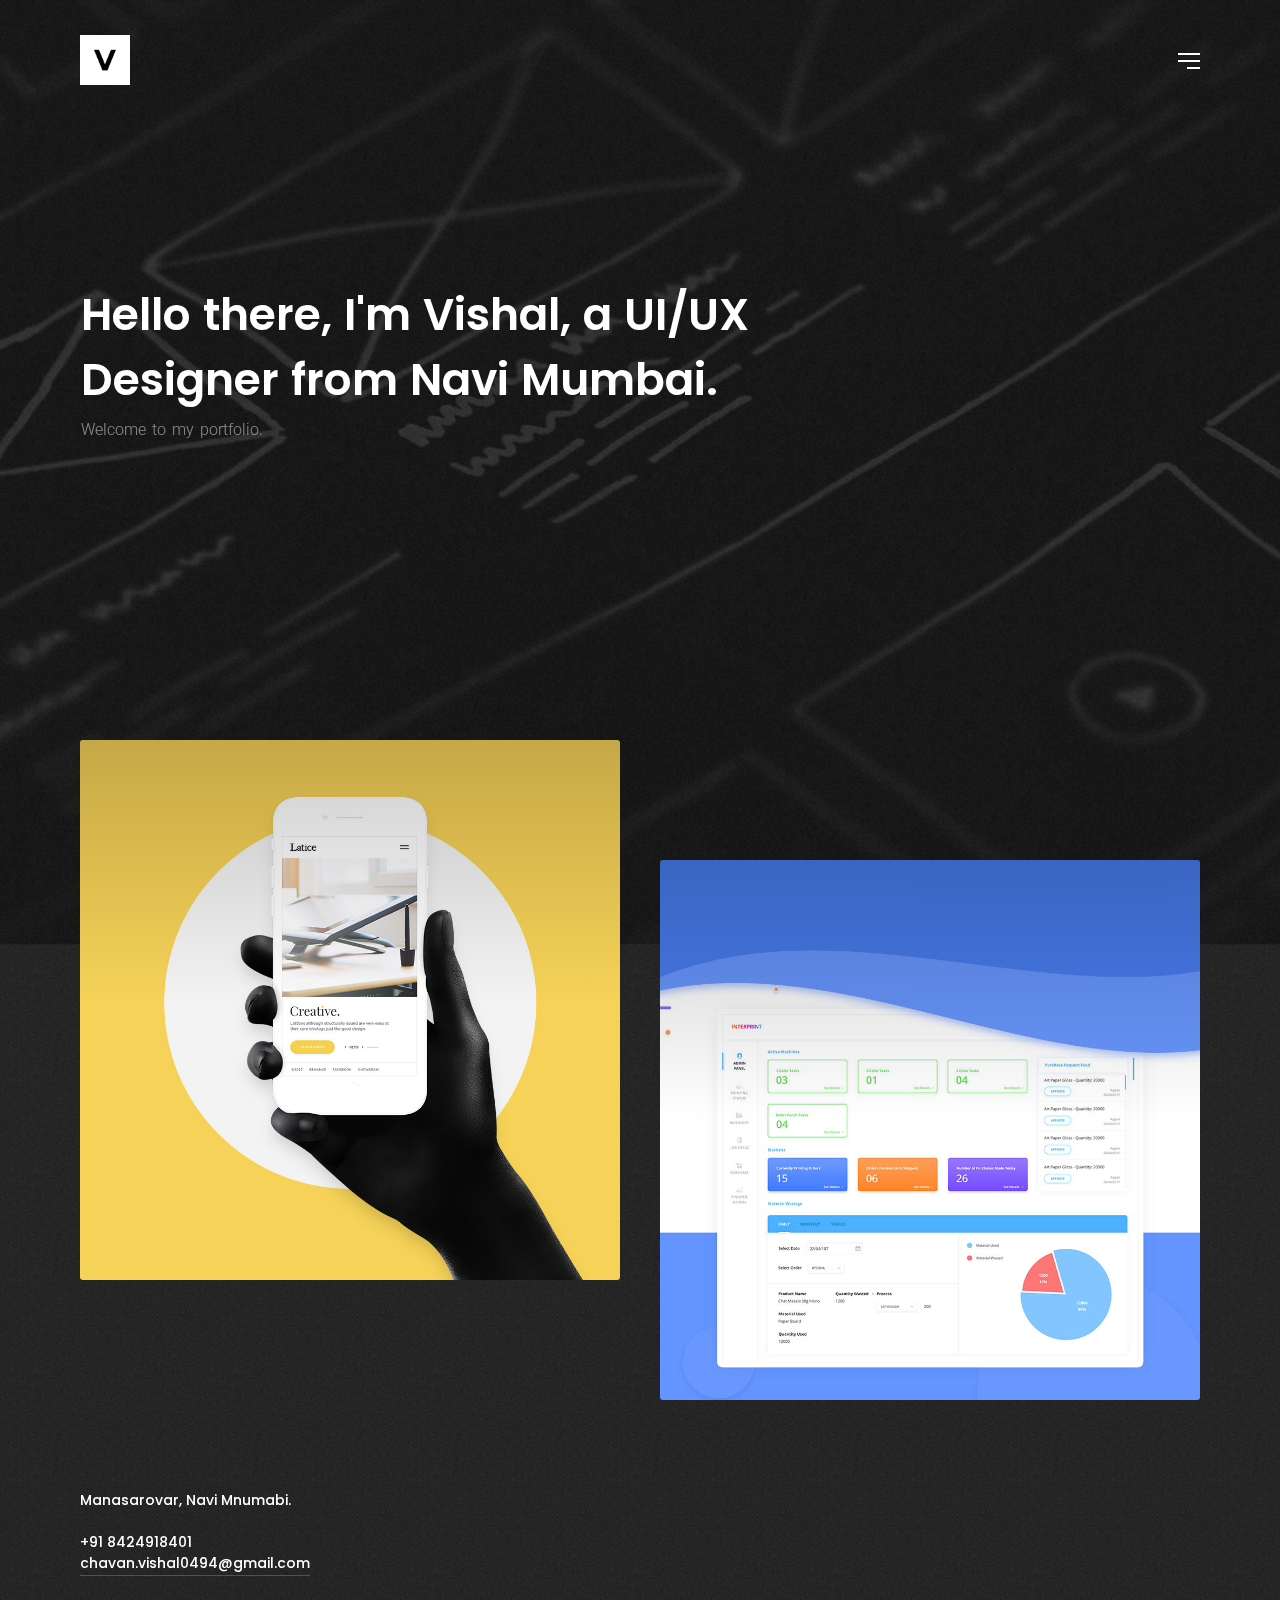
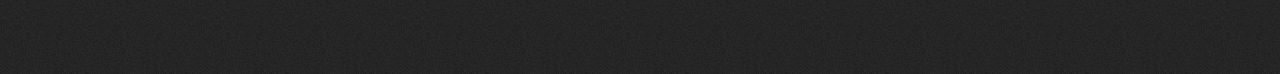
==== index.html @ 7ae4c802 "update" ====
<!DOCTYPE html>
<html lang="en">

<head>

    <title>Vishal Chavan - UI/UX Designer</title>
    <meta name="viewport" content="width=device-width, initial-scale=1.0" />
    <meta charset="UTF-8" />
        
    <link rel="icon" type="image/ico" href="favicon.ico" />
    <link href="style.css" rel="stylesheet" />
    <link href="css/font-awesome.min.css" rel="stylesheet" />
    <link href='https://fonts.googleapis.com/css?family=Roboto:400,300' rel='stylesheet' type='text/css'>
    <link href="https://fonts.googleapis.com/css?family=Poppins:500,600" rel="stylesheet">    
   
</head>
    






<body class="hidden">
	
    
    <div class="page-overlay from-bottom">
        <div class="animate-box-bottom"></div>
    </div>
    
	<main>
    
    
	<div class="cd-index cd-main-content">
	
	<!-- Page Content -->
	<div id="page-content" class="light-content color-content grain-page" data-bgcolor="#222" data-textcolor="#fff">
    	
        
    
        <!-- Header -->
        <header class="scroll-hide">
            <div id="header-container">
        
            <!-- Logo -->
            <div id="logo">
                <a class="ajax-link" data-type="page-transition" href="index.html">
                    <img class="black-logo" src="images/logo-black.png" alt="Logo Black">
                    <img class="white-logo" src="images/logo-white.png" alt="Logo White">
                    <img class="color-logo" src="images/logo-white.png" alt="Logo White">
                </a>
            </div>
            <!--/Logo -->
            
            <!-- Menu Burger -->
            <div id="menu-burger">
                <span></span>
                <span></span>
                <span></span>
                <span></span>
            </div>
            <!--/Menu Burger -->
        
            </div>
        </header>
        <!--/Header -->
        
        
        <!-- Menu Overlay -->
        <div id="menu-overlay">
            
            <div class="outer">
                <div class="inner">
                
                    <div id="close-menu"></div>                
                    
                    <nav>                    
                        <ul class="main-menu">
                            <li><a class="ajax-link menu-link" data-type="page-transition" href="#"><span></span>Home</a></li>
                            <li><a class="ajax-link menu-link" data-type="page-transition" href="about.html"><span></span>About Me</a></li>
                        </ul>                
                    </nav>
                    
<!--                     <p class="copyright">2.</p>               
 -->                    
                </div>
            </div>
        
        </div>
        <!-- Menu Overlay -->
        
        
        <!-- Portfolio Filters -->
        <div class="page-action-overlay">
            <div class="outer">
                <div class="inner">
                    <div class="close-page-action"></div>
                    <ul id="filters">
                        <li><a id="all" href="#" data-filter="*" class="active"><span></span>All</a></li>
                        <li><a href="#" data-filter=".branding"><span></span>Branding</a></li>
                        <li><a href="#" data-filter=".design"><span></span>Design</a></li>
                        <li><a href="#" data-filter=".web"><span></span>Web</a></li>
                    </ul>
                </div>
            </div>
        </div>
        <!--/Portfolio Filters -->
        
        
        <!-- Main -->
        <div id="main">
        
        	
            <!-- Hero Section -->
            <div id="hero">
                <div id="hero-styles" class="scale-onscroll opacity-onscroll">
                	<div id="hero-bg-image" class="light-content" style="background-image:url(images/01hero.jpg)"><div id="grain-hero"></div></div>
                
                    <div id="hero-caption">
                        <div class="inner">
                            
                            <div class="hero-title">Hello there, I'm <ins>Vishal</ins>, a UI/UX Designer from Navi Mumbai.</div>    
                            <div class="hero-subtitle">Welcome to my portfolio.</div>                    
                        </div>
                    </div>
                
                </div>
            </div>            
            <div id="hero-height" class="hidden"></div>
            <!--/Hero Section -->
            
            
            <!-- Main Content -->
            <div id="main-content" class="boxed-portfolio">
                           
                
                <!-- Portfolio Wrap -->
                <div id="portfolio-wrap" class="bricks">
                	
                    <!-- Portfolio Columns -->
                    <div id="portfolio" data-col="2">
                  
                  	<div class="item wide branding">
                    	<div class="item-transform">
                            <div class="item-rotate">
                                <a href="project01.html" class="ajax-link" data-type="page-transition">
                                    <div class="item-content light-content">
                                        <div class="item-image" data-src="images/1.jpg"></div>
                                        <div class="item-caption">
                                            <div class="item-overlay">
                                            	<div class="item-sub-mask">
                                                    <div class="item-cat">UI/UX</div>
                                                    <div class="item-case">View Project</div>
                                                </div>
                                                <div class="item-title">Latice</div>
                                                <div class="svg-circle">                                                    
                                                    <svg version="1.1" xmlns="http://www.w3.org/2000/svg" x="0px" y="0px" width="50px" height="50px" viewBox="0 0 80 80" xml:space="preserve">
                                                        <circle class="circle is-inner" cx="40" cy="40" r="36" />
                                                        <circle class="circle is-outer" cx="40" cy="40" r="36" />
                                                    </svg>
                                                    <i class="fa fa-arrow-right" aria-hidden="true"></i>
                                                </div>                                                
                                            </div>
                                        </div>
                                    </div>
                                </a>
                            </div>
                        </div>
                    </div>
                    
                    <div class="item wide design">
                    	<div class="item-transform">
                            <div class="item-rotate">
                                <a href="project02.html" class="ajax-link item-down" data-type="page-transition">
                                    <div class="item-content light-content">
                                        <div class="item-image" data-src="images/2.jpg"></div>
                                        <div class="item-caption">
                                            <div class="item-overlay">
                                            	<div class="item-sub-mask">
                                                    <div class="item-cat">UI/UX</div>
                                                    <div class="item-case">View Project</div>
                                                </div>
                                                <div class="item-title">Interprint Dashboard</div>
                                                <div class="svg-circle">                                                    
                                                    <svg version="1.1" xmlns="http://www.w3.org/2000/svg" x="0px" y="0px" width="50px" height="50px" viewBox="0 0 80 80" xml:space="preserve">
                                                        <circle class="circle is-inner" cx="40" cy="40" r="36" />
                                                        <circle class="circle is-outer" cx="40" cy="40" r="36" />
                                                    </svg>
                                                    <i class="fa fa-arrow-right" aria-hidden="true"></i>
                                                </div>                                                
                                            </div>
                                        </div>
                                    </div>
                                </a>
                        	</div>
                        </div>
                    </div>
                    
                   <!--  <div class="item web">
                    	<div class="item-transform">
                            <div class="item-rotate">
                                <a href="project03.html" class="ajax-link" data-type="page-transition">
                                    <div class="item-content">
                                        <div class="item-image" data-src="images/3.jpg"></div>
                                        <div class="item-caption">
                                            <div class="item-overlay">                                                
                                                <div class="item-sub-mask">
                                                    <div class="item-cat">Web Design</div>
                                                    <div class="item-case">View Project</div>
                                                </div>
                                                <div class="item-title">Retroduck</div>
                                                <div class="svg-circle">                                                    
                                                    <svg version="1.1" xmlns="http://www.w3.org/2000/svg" x="0px" y="0px" width="50px" height="50px" viewBox="0 0 80 80" xml:space="preserve">
                                                        <circle class="circle is-inner" cx="40" cy="40" r="36" />
                                                        <circle class="circle is-outer" cx="40" cy="40" r="36" />
                                                    </svg>
                                                    <i class="fa fa-arrow-right" aria-hidden="true"></i>
                                                </div>
                                            </div>
                                        </div>
                                    </div>
                                </a>
                        	</div>
                        </div>
                    </div>
                    
                    <div class="item web">
                    	<div class="item-transform">
                            <div class="item-rotate">
                                <a href="project04.html" class="ajax-link" data-type="page-transition">
                                    <div class="item-content light-content">
                                        <div class="item-image" data-src="images/4.jpg"></div>
                                        <div class="item-caption">
                                            <div class="item-overlay">                                                
                                                <div class="item-sub-mask">
                                                    <div class="item-cat">Web Design</div>
                                                    <div class="item-case">View Project</div>
                                                </div>
                                                <div class="item-title">Cool Blonde</div>
                                                <div class="svg-circle">                                                    
                                                    <svg version="1.1" xmlns="http://www.w3.org/2000/svg" x="0px" y="0px" width="50px" height="50px" viewBox="0 0 80 80" xml:space="preserve">
                                                        <circle class="circle is-inner" cx="40" cy="40" r="36" />
                                                        <circle class="circle is-outer" cx="40" cy="40" r="36" />
                                                    </svg>
                                                    <i class="fa fa-arrow-right" aria-hidden="true"></i>
                                                </div>
                                            </div>
                                        </div>
                                    </div>
                                </a>
							</div>
						</div>
                    </div>
                    
                    <div class="item wide design">
                    	<div class="item-transform">
                            <div class="item-rotate">
                                <a href="project05.html" class="ajax-link item-down" data-type="page-transition">
                                    <div class="item-content light-content">
                                        <div class="item-image" data-src="images/5.jpg"></div>
                                        <div class="item-caption">
                                            <div class="item-overlay">                                                
                                                <div class="item-sub-mask">
                                                    <div class="item-cat">Art Direction</div>
                                                    <div class="item-case">View Project</div>
                                                </div>
                                                <div class="item-title">Miami Vice</div>
                                                <div class="svg-circle">                                                    
                                                    <svg version="1.1" xmlns="http://www.w3.org/2000/svg" x="0px" y="0px" width="50px" height="50px" viewBox="0 0 80 80" xml:space="preserve">
                                                        <circle class="circle is-inner" cx="40" cy="40" r="36" />
                                                        <circle class="circle is-outer" cx="40" cy="40" r="36" />
                                                    </svg>
                                                    <i class="fa fa-arrow-right" aria-hidden="true"></i>
                                                </div>
                                            </div>
                                        </div>
                                    </div>
                                </a>
                            </div>
                        </div>
                    </div>
                    
                    <div class="item wide web">
                    	<div class="item-transform">
                            <div class="item-rotate">
                                <a href="project06.html" class="ajax-link" data-type="page-transition">
                                    <div class="item-content light-content">
                                        <div class="item-image" data-src="images/6.jpg"></div>
                                        <div class="item-caption">
                                            <div class="item-overlay">                                                
                                                <div class="item-sub-mask">
                                                    <div class="item-cat">Web Design</div>
                                                    <div class="item-case">View Project</div>
                                                </div>
                                                <div class="item-title">Golden Lion</div>
                                                <div class="svg-circle">                                                    
                                                    <svg version="1.1" xmlns="http://www.w3.org/2000/svg" x="0px" y="0px" width="50px" height="50px" viewBox="0 0 80 80" xml:space="preserve">
                                                        <circle class="circle is-inner" cx="40" cy="40" r="36" />
                                                        <circle class="circle is-outer" cx="40" cy="40" r="36" />
                                                    </svg>
                                                    <i class="fa fa-arrow-right" aria-hidden="true"></i>
                                                </div>
                                            </div>
                                        </div>
                                    </div>
                    			</a>
                            </div>
						</div>
                    </div>
                    
                    <div class="item branding">
                    	<div class="item-transform">
                            <div class="item-rotate">
                                <a href="project07.html" class="ajax-link item-down" data-type="page-transition">
                                    <div class="item-content light-content">
                                        <div class="item-image" data-src="images/7.jpg"></div>
                                        <div class="item-caption">
                                            <div class="item-overlay">                                                
                                                <div class="item-sub-mask">
                                                    <div class="item-cat">Branding</div>
                                                    <div class="item-case">View Project</div>
                                                </div>
                                                <div class="item-title">Badoo</div>
                                                <div class="svg-circle">                                                    
                                                    <svg version="1.1" xmlns="http://www.w3.org/2000/svg" x="0px" y="0px" width="50px" height="50px" viewBox="0 0 80 80" xml:space="preserve">
                                                        <circle class="circle is-inner" cx="40" cy="40" r="36" />
                                                        <circle class="circle is-outer" cx="40" cy="40" r="36" />
                                                    </svg>
                                                    <i class="fa fa-arrow-right" aria-hidden="true"></i>
                                                </div>
                                            </div>
                                        </div>
                                    </div>
                                </a>
                        	</div>
                        </div>
                    </div>
                    
                    <div class="item design">
                    	<div class="item-transform">
                            <div class="item-rotate">
                                <a href="project08.html" class="ajax-link item-down" data-type="page-transition">
                                    <div class="item-content light-content">
                                        <div class="item-image" data-src="images/8.jpg"></div>
                                        <div class="item-caption">
                                            <div class="item-overlay">                                                
                                                <div class="item-sub-mask">
                                                    <div class="item-cat">Art Direction</div>
                                                    <div class="item-case">View Project</div>
                                                </div>
                                                <div class="item-title">Tosca Blue</div>
                                                <div class="svg-circle">                                                    
                                                    <svg version="1.1" xmlns="http://www.w3.org/2000/svg" x="0px" y="0px" width="50px" height="50px" viewBox="0 0 80 80" xml:space="preserve">
                                                        <circle class="circle is-inner" cx="40" cy="40" r="36" />
                                                        <circle class="circle is-outer" cx="40" cy="40" r="36" />
                                                    </svg>
                                                    <i class="fa fa-arrow-right" aria-hidden="true"></i>
                                                </div>
                                            </div>
                                        </div>
                                    </div>
                                </a>
                        	</div>
                        </div>
                    </div> -->
                                        
                    
                  </div>
                  <!--/Portfolio -->
                  
                </div>
                <!--/Portfolio Wrap -->
            
                        
            </div>
            <!--/Main Content -->
            
            
            
            <!-- Footer -->
            <footer id="grain-footear" class="hidden">                
                
                <div id="page-action-holder" data-tooltip="View Filters" data-placement="top">
                    <div id="open-filters">                                                    
						<svg version="1.1" xmlns="http://www.w3.org/2000/svg" x="0px" y="0px" width="50px" height="50px" viewBox="0 0 80 80" xml:space="preserve">
                            <circle class="circle-action is-inner" cx="40" cy="40" r="36" />
                            <circle class="circle-action is-outer" cx="40" cy="40" r="36" />
                        </svg>
                        <i class="fa fa-eye" aria-hidden="true"></i>
                    </div>                        	
                </div>
                
                <div id="socials-holder">
                    <ul class="socials-text">                  
                        <li><a href="https://www.linkedin.com/in/vch0494/" target="_blank">LinkedIn</a></li>
                        <li><a href="https://dribbble.com/VishalC" target="_blank">Dribbble</a></li>
                        <li><a href="https://www.behance.net/chavanvish2959" target="_blank">Behance</a></li>
                    </ul>
                </div>
                
                
                <div class="footer-info">
                    Manasarovar, Navi Mnumabi.
                    <br><br>
                    +91 8424918401<br>
                    <a class="link" href="mailto:chavan.vishal0494@gmail.com">chavan.vishal0494@gmail.com</a>  
                </div>            
            
            </footer>
            <!--/Footer -->
            
        </div>
        <!--/Main -->  
 
 
	</div>    
	<!--/Page Content -->
    
    </div>
</main>
    
    
    <div class="cd-cover-layer"></div>
    
		
    <script src="js/jquery.min.js"></script>
    <script src="js/plugins.js"></script>
    <script src="js/scripts.js"></script>



</body>

</html>
---- style.css ----
/*------------------------------------------------------------------
Project:	Cubez - Ajax Based Portfolio Template
Version:	1.0
Last change:	06/10/2017
Assigned to:	ClaPat 
Primary use:	Showcase Portfolio 
-------------------------------------------------------------------*/

@import url("css/showcase.css");
@import url("css/portfolio.css");
@import url("css/shortcodes.css");
@import url("css/assets.css");


/*------------------------------------------------------------------

01. General Styles
02. Page Overlay
03. Header and Menu
04. Hero Section
05. Main Content
06. Footer
07. Responsive
-------------------------------------------------------------------*/

	
/* 1. General Styles */		
	
	html,body{
		font-family: 'Roboto', sans-serif;
		font-weight: 300;
		font-size:18px;
		height:100%;
		width:100%;
		color:#777777;
		background-color:#000;
	}
	
	html {
		box-sizing: border-box;
		margin-right: 0px!important;
		overflow: visible!important;
	}
	
	body {
		overflow-x:hidden;
		overflow-y:scroll!important;
		box-sizing: border-box;
		webkit-transition: opacity 0.2s ease-in-out 0s;
		transition: opacity 0.2s ease-in-out 0s;	
	}
	
	body.hidden {
		opacity:0;
	}	
	
	html, body, div, span, applet, object, iframe, h1, h2, h3, h4, h5, h6, p, blockquote, pre, a, abbr, acronym, address, big, cite, code, del, dfn, em, font, ins, kbd, q, s, samp, small, strike, strong, sub, sup, tt, var, dl, dt, dd, ol, ul, li, fieldset, form, label, legend, table, caption, tbody, tfoot, thead, tr, th, td {
		border: 0;
		margin: 0;
		outline: 0;
		padding: 0;
		vertical-align: baseline;
	}
	
	article,
	aside,
	details,
	figcaption,
	footer,
	header,
	hgroup,
	nav,
	section {
		display: block;
	}
	
	audio,
	canvas,
	 {
		display: inline-block;
		max-width: 100%;
	}	
	
	address {
		font-style: italic;
		margin-bottom: 24px;
	}
	
	abbr[title] {
		border-bottom: 1px dotted #2b2b2b;
		cursor: help;
	}
	
	b,
	strong {
		font-weight: 400;
		color:#000;
	}
	
	cite,
	dfn,
	em,
	i {
		font-style: italic;
	}
	
	mark,
	ins {
		background: none repeat scroll 0 0 #000;
		text-decoration: none;
		color:#fff;
		font-family: "Montserrat",sans-serif;
		font-size: 10px;
		font-weight: 400;
		letter-spacing: 4px;
		text-transform: uppercase;
		padding:2px 5px;
		margin-bottom:10px;
		display:inline-block;
	}
	
	code,
	kbd,
	tt,
	var,
	samp,
	pre {
		font-family: monospace, serif;
		font-size: 15px;
		-webkit-hyphens: none;
		-moz-hyphens:    none;
		-ms-hyphens:     none;
		hyphens:         none;
		line-height: 1.6;
	}
	
	pre {
		border: 1px solid rgba(0, 0, 0, 0.1);
		-webkit-box-sizing: border-box;
		-moz-box-sizing:    border-box;
		box-sizing:         border-box;
		margin-bottom: 24px;
		max-width: 100%;
		overflow: auto;
		padding: 12px;
		white-space: pre;
		white-space: pre-wrap;
		word-wrap: break-word;
	}
	
	blockquote,
	q {
		-webkit-hyphens: none;
		-moz-hyphens:    none;
		-ms-hyphens:     none;
		hyphens:         none;
		quotes: none;
	}
	
	blockquote:before,
	blockquote:after,
	q:before,
	q:after {
		content: "";
		content: none;
	}
	
	blockquote {
		color: #000;
		font-size: 18px;
		font-style: italic;
		font-weight: 300;
		line-height: 30px;
		margin-bottom: 24px;
		font-family:Georgia, "Times New Roman", Times, serif;
		border-left:2px #ddd solid;
		padding:20px 20px 20px 40px;
		letter-spacing: 0.01em;
	}
	
	blockquote span {
		display:block;
		margin-top:20px;
		font-weight:400;
		font-size:12px;
		font-style:normal;
		font-family: Verdana,Geneva,sans-serif;
		color:#999;
	}
	
	blockquote cite,
	blockquote small {
		color: #2b2b2b;
		font-size: 16px;
		font-weight: 400;
		line-height: 1.5;
	}
	
	blockquote em,
	blockquote i,
	blockquote cite {
		font-style: normal;
	}
	
	blockquote strong,
	blockquote b {
		font-weight: 400;
	}
	
	small {
		font-size: smaller;
	}
	
	big {
		font-size: 125%;
	}
	
	sup,
	sub {
		font-size: 75%;
		height: 0;
		line-height: 0;
		position: relative;
		vertical-align: baseline;
	}
	
	sup {
		bottom: 1ex;
	}
	
	sub {
		top: .5ex;
	}
	
	dl {
		margin-bottom: 24px;
	}
	
	dt {
		font-weight: bold;
	}
	
	dd {
		margin-bottom: 24px;
	}
	
	ul,
	ol {
		list-style: none;
		margin: 0 0 24px 20px;
	}
	
	ul {
		list-style: disc;
	}
	
	ol {
		list-style: decimal;
	}
	
	li > ul,
	li > ol {
		margin: 0 0 0 20px;
	}
	
	li {
		line-height: 20px;
		color:#333;
		margin-bottom:10px;
	}
	
	figure {
		margin:0;
		position:relative;
		display: inline-block;
	}
	
	figure img {
		max-width:100%;
	}
	
	fieldset {
		border: 1px solid rgba(0, 0, 0, 0.1);
		margin: 0 0 24px;
		padding: 11px 12px 0;
	}
	
	legend {
		white-space: normal;
	}
	
	button,	input {
		line-height: normal;
	}
	
	input,
	textarea {
		background-image: -webkit-linear-gradient(hsla(0,0%,100%,0), hsla(0,0%,100%,0)); /* Removing the inner shadow, rounded corners on iOS inputs */
	}
	
	button, html input[type="button"], input[type="reset"], input[type="submit"] {
		cursor: pointer;
	}
	
	button[disabled],
	input[disabled] {
		cursor: default;
	}
	
	input[type="checkbox"],
	input[type="radio"] {
		padding: 0;
	}
	
	input[type="search"] {

		-webkit-appearance: textfield;
	}
	
	input[type="search"]::-webkit-search-decoration {
		-webkit-appearance: none;
	}
	
	button::-moz-focus-inner, input::-moz-focus-inner {
		border: 0;
		padding: 0;
	}
	
	textarea {
		overflow: auto;
		vertical-align: top;
	}
	
	table, th, td {
		border: 1px solid rgba(0, 0, 0, 0.1);
	}
	
	table {
		border-collapse: separate;
		border-spacing: 0;
		border-width: 1px 0 0 1px;
		margin-bottom: 24px;	
		width: 100%;
	}
	
	caption, th, td {
		font-weight: normal;
		text-align: left;
	}
	
	th {
		border-width: 0 1px 1px 0;
		font-weight: bold;
	}
	
	td {
		border-width: 0 1px 1px 0;
	}
	
	del {
		color: #767676;
	}
	
	hr {
		border: 0;
		height: 35px;
		width:100%;
		float:none;
		margin:0;
		display:inline-block;
	}
	
	hr.small {
		height:20px;
	}
	
	hr:after {
		clear: both;
		content: " ";
		display: block;
		height: 0;
		visibility: hidden;
	}
	
	::selection {
		background: #000;
		color: #fff;
		text-shadow: none;
	}
	
	::-moz-selection {
		background: #000;
		color: #fff;
		text-shadow: none;
	}
	
	img {
		border: 0 none;
		max-width: 100%;
		vertical-align: middle;
	}
		
	h1, h2, h3, h4, h5, h6 {
		font-weight: 600;
		font-family: 'Poppins', sans-serif;
		color:#000;
		margin-bottom:10px;
	}
	
	h1.big-title{
		font-size: 80px;
		font-style: normal;
		font-weight: 600;
		line-height: 110px;
		margin-left:-7px;
	}	
	
	h1{
		font-size:48px;
		line-height: 60px;
		margin-left:-3px;
	}
	
	h2{
		font-size: 36px;
		line-height: 48px;
		margin-left:-1px;
	}
	
	h3{
		font-size:30px;
		line-height: 36px;
		margin-left:-1px;
	}
	
	h4{
		font-size:24px;
		line-height: 30px;
		margin-left:-1px;	
	}
	
	h5{
		font-size:18px;
		line-height: 24px;
		margin-left:-1px;
	}
	
	h6{
		font-size:14px;
		line-height: 18px;
	}
	
	.col-content.light-content h1, .col-content.light-content h2, .col-content.light-content h3, .col-content.light-content h4, .col-content.light-content h5, .col-content.light-content h6 {
		color: #fff!important;
	}
	
	.light-content p {
		color:rgba(255,255,255,0.5);
	}
	
	.title-has-line {
		position:relative;
		margin-bottom:35px;
	}
	
	.title-has-line:after {
		background: none repeat scroll 0 0 #d28e3d;
		bottom: -15px;
		content: "";
		height: 1px;
		left: 0;
		position: absolute;
		width: 30px;
	}
	
	.text-align-center .title-has-line:after {
		background: none repeat scroll 0 0 #d28e3d;
		bottom: -15px;
		content: "";
		height: 1px;
		left: 50%;
		margin-left: -20px;
		position: absolute;
		width: 30px;
	}
	
	.text-align-right.title-has-line:after {
		background: none repeat scroll 0 0 #d28e3d;
		bottom: -15px;
		content: "";
		height: 1px;
		left: 50%;
		margin-left: -20px;
		position: absolute;
		width: 30px;
	}
	
	p {
		font-size:18px;
		margin-bottom:15px;
		line-height:28px;
		color:#aaa;
	}
	
	p.no-margins {
		margin-bottom:0;
	}
	
	.bigger {
		font-size: 24px;
		font-weight: 400;
		line-height:36px;
		color:#222;
	}
	
	.smaller {
		font-family: "Montserrat",sans-serif;
		font-size: 10px;
		font-weight: 400;
		letter-spacing: 3px;
		color:#777;
		text-transform:uppercase;
	}
	
	.container {
		max-width:1240px;
		width:100%;
		margin:0 auto;
		padding: 0 50px;
		box-sizing:border-box;
	}
	
	.small .container {
		max-width:900px;
		width:100%;
		margin:0 auto;
		padding: 0 50px;
		box-sizing:border-box;
	}
	
	.full .container {
		width: 100%;
		max-width: 100%;
		padding: 0 200px;
	}
	
	.container::after {
		clear: both;
		content: " ";
		display: table;
	}
	
	a:hover, a:active {
	  outline: 0;
	  color: #000;
	}
	
	a {
        text-decoration: none;
        -webkit-transition: background-color .3s ease, border .3s ease, color .3s ease, opacity .3s ease-in-out, outline .3s ease;
           -moz-transition: background-color .3s ease, border .3s ease, color .3s ease, opacity .3s ease-in-out, outline .3s ease;
            -ms-transition: background-color .3s ease, border .3s ease, color .3s ease, opacity .3s ease-in-out, outline .3s ease;
             -o-transition: background-color .3s ease, border .3s ease, color .3s ease, opacity .3s ease-in-out, outline .3s ease;
                transition: background-color .3s ease, border .3s ease, color .3s ease, opacity .3s ease-in-out, outline .3s ease;
    }
	
	a {
		color: #000;
		outline: 0;
	}
	
	a:hover {
		text-decoration:none;
	}
	
	.one_half {
    	width: 47%;
	}	

	.one_third {
		width: 30.6%;
	}	

	.one_fourth {
		width: 22%;
	}	

	.one_fifth {
		width: 16.8%;
	}	

	.one_sixth {
		width: 13.33%;
	}	

	.two_fifth {
		width: 37.6%;
	}	

	.two_fourth {
		width: 48%;
	}		

	.two_third {
		width: 65.33%;
	}	

	.three_fifth {
		width: 58.4%;
	}	

	.three_fourth {
		width: 74%;
	}	

	.four_fifth {
		width: 79.2%;
	}	

	.five_sixth {
		width: 82.67%;
	}	

	.one_third, .two_third, .three_fourth, .one_fourth, .two_fourth, .one_fifth, .two_fifth, .three_fifth, .four_fifth, .one_sixth, .five_sixth {
		float: left;
		margin-bottom: 20px;
		margin-right: 4%;
		position: relative;
	}
	
	.one_half {
		float: left;
		margin-bottom: 20px;
		margin-right: 6%;
		position: relative;
	}

	.last {
		margin-right:0px;
	}
	
	.text-align-center {
		text-align:center;
	}
	
	.text-align-left {
		text-align:left;
	}
	
	.outer {
		display:table;
		width:100%;
		height:100%;
	}
	
	.inner {
		display:table-cell;
		vertical-align:middle;
		-webkit-box-sizing:border-box;
		-moz-box-sizing:border-box;
		box-sizing:border-box;
	}
	
	.vc_row {
		position:relative;
		z-index:1;
	}
	
	.row_padding_top {
		padding-top:120px;
	}
	
	.row_padding_bottom {
		padding-bottom:100px;
	}
	
/*--------------------------------------------------
	02. Page Overlay
---------------------------------------------------*/	
	
	
	.page-overlay {
		position: fixed;
		top: 0;
		left: 0;
		width: 100%;
		height: 100%;
	}

	.page-overlay .animate-box-bottom {
		position: absolute;
		width: 100%;
		height: 101%;
		-webkit-transition: -webkit-transform .0s;
		transition: -webkit-transform .0s;
		transition: transform .0s;
		transition: transform .0s, -webkit-transform .0s;
		background-color: #000;
	}
	.page-overlay .animate-box-bottom {
		-webkit-transform: translateX(-101%);
		transform: translateX(-101%);
	}
	
	.page-overlay.from-bottom {
	  	z-index: 120;
	}
	
	.page-overlay.from-bottom .animate-box-bottom {
		transition: transform .4s ease-in-out;
		-webkit-transform: translateX(0);
		transform: translateX(0);
	}
	
	.page-overlay.from-bottom-end .animate-box-bottom {
		transition: transform .4s ease-in-out 0.2s;
		-webkit-transform: translateX(101%);
		transform: translateX(101%);
	}	
	
/*--------------------------------------------------
	03. Header and Menu
---------------------------------------------------*/
	
	header {
		opacity:1;
		width:100%;
		height:120px;
		left:0;
		top:0;
		position:fixed;
		box-sizing:border-box;
		z-index:100;
		-webkit-transition: all 0.2s ease-in-out;
		-moz-transition: all 0.2s ease-in-out;
		-o-transition: all 0.2s ease-in-out;
		-ms-transition: all 0.2s ease-in-out;
		transition: all 0.2s ease-in-out;
	}
	
	header.nav-hide {
		top:-120px;		
	}
	
	header.open.nav-hide {
		top:0px;		
	}
	
	#header-container {
		box-sizing: border-box;
		padding: 0 80px;
		height: 50px;
		margin: 35px auto;
		max-width: 100%;
		position: relative;
		width: 100%;
		z-index: 20;
		-webkit-transition: all 0.2s ease-in-out;
		-moz-transition: all 0.2s ease-in-out;
		-o-transition: all 0.2s ease-in-out;
		-ms-transition: all 0.2s ease-in-out;
		transition: all 0.2s ease-in-out;
	}
	
	#logo {
		position:relative;
		display:inline-block;
		pointer-events: auto;
		z-index:10;
	}
	
	#logo a {
		display:block;
	}
	
	#logo a.disable {
		pointer-events: none;
	}
	
	#logo img {
		display: block;
		height: 50px;
		width: auto;
		-webkit-transition: opacity 0.2s ease-in-out;
		-moz-transition: opacity 0.2s ease-in-out;
		-o-transition: opacity 0.2s ease-in-out;
		-ms-transition: opacity 0.2s ease-in-out;
		transition: opacity 0.2s ease-in-out;
	}
	
	#logo img.white-logo, #logo img.color-logo {
		position:absolute;
		top:0;
		left:0;
		opacity:0;
	}
	
	#logo img.black-logo {
		opacity:1;
	}
	
	.light-content #logo img.black-logo, .light-content #logo img.color-logo {
		opacity:0;
	}
	
	.light-content #logo img.white-logo {
		opacity:1;
	}
	
	.color-content #logo img.black-logo, .color-content #logo img.white-logo {
		opacity:0;
	}
	
	.color-content #logo img.color-logo {
		opacity:1;
	}
	
	#menu-burger {
		width: 22px;
		height: 18px;
		position: relative;
		float:right;
		margin: 0;
		-webkit-transform: rotate(0deg);
		-moz-transform: rotate(0deg);
		-o-transform: rotate(0deg);
		transform: rotate(0deg);
		-webkit-transition: .5s ease-in-out;
		-moz-transition: .5s ease-in-out;
		-o-transition: .5s ease-in-out;
		transition: .5s ease-in-out;
		cursor: pointer;
		top: 18px;
		right: 0;
		z-index:2;
		pointer-events: initial;
	}
	
	.menu-overlay #menu-burger {
		display:block;
	}

	#menu-burger span {
	  display: block;
	  position: absolute;
	  height: 2px;
	  width: 100%;
	  background: #000;
	  opacity: 1;
	  right: 0;
	  -webkit-transform: rotate(0deg);
	  -moz-transform: rotate(0deg);
	  -o-transform: rotate(0deg);
	  transform: rotate(0deg);
	  -webkit-transition: 0.2s ease-in-out;
	  -moz-transition: 0.2s ease-in-out;
	  -o-transition: 0.2s ease-in-out;
	  transition: 0.2s ease-in-out;
	}
	
	.light-content #menu-burger span {
		background:#fff;
	}
	
	.menu-open.light-content #menu-burger span, .initial.light-content #menu-burger span {
		background:#000;
	}

	#menu-burger span:nth-child(1) {
	  top: 0px;
	}
	
	#menu-burger span:nth-child(2),#menu-burger span:nth-child(3) {
	  top: 7px;
	}
	
	#menu-burger span:nth-child(4) {
		top: 14px;
		width: 60%;
	}
	
	#menu-burger:hover span:nth-child(4) {
		width: 100%;
	}
	
	#menu-burger.open span:nth-child(1) {
	  top: 7px;
	  width: 0%;
	  right: 50%;
	}
	
	#menu-burger.open span:nth-child(2) {
	  -webkit-transform: rotate(45deg);
	  -moz-transform: rotate(45deg);
	  -o-transform: rotate(45deg);
	  transform: rotate(45deg);
	}
	
	#menu-burger.open span:nth-child(3) {
	  -webkit-transform: rotate(-45deg);
	  -moz-transform: rotate(-45deg);
	  -o-transform: rotate(-45deg);
	  transform: rotate(-45deg);
	}
	
	#menu-burger.open span:nth-child(4) {
	  top: 7px;
	  width: 0%;
	  right: 50%;
	}
	
	#menu-overlay {
		position:fixed;
		z-index:10;
		height:100vh;
		width:100vw;
		top:0;
		left:0;
		right:0;
		bottom:0;
		opacity:0;
		visibility:hidden;
		text-align:center;
		background-color:#292929;
		-webkit-transition: all 0.2s ease-in-out 0.5s;
		transition: all 0.2s ease-in-out 0.5s;
	}
	
	#menu-overlay.active {
		opacity:1;
		visibility:visible;
		-webkit-transition: all 0.2s ease-in-out 0.5s;
		transition: all 0.2s ease-in-out 0.5s;
	}
	
	#close-menu {
		position: fixed !important;
		height:100vh;
		width:100vw;
		top:0;
		left:0;
		right:0;
		bottom:0;
	}	
	
	nav, nav ul, nav ul li, nav ul li a {
		margin: 0;
		padding: 0;
		border: 0;
		list-style: none;
		display: block;
		-webkit-box-sizing: border-box;
		-moz-box-sizing: border-box;
		box-sizing: border-box;
	}
	
	nav {
		width:auto;
		float:none;
		display:table;
		margin:0 auto;
	}

	
	nav ul ul {
		display: none;
		margin-bottom: 20px;
		position: relative;
	}
	
	nav > ul > li > a {
		padding: 2px 0px;
		cursor: pointer;
		color: #000;
		line-height:60px;
		font-size:48px;
		font-weight: 600;
		position:relative;
		font-family: 'Poppins', sans-serif;
		-webkit-transition: all 0.3s ease-in-out;
		-moz-transition: all 0.3s ease-in-out;
		-o-transition: all 0.3s ease-in-out;
		-ms-transition: all 0.3s ease-in-out;
		transition: all 0.3s ease-in-out;
	}
	
	.light-content nav > ul > li > a, .light-content.color-content nav > ul > li > a {
		color: #fff;
	}
	
	nav > ul > li {
		width: auto;
		display: table;
		margin: 0 auto;
		padding: 0 5px;
	}
	
	nav > ul > li span {
		position: absolute;
		top: 27px;
		left: -5px;
		width:calc(100% + 10px);
		height: 6px;
		z-index:-1;
		transform: scaleX(0);
		transform-origin: right;
		transition: transform .2s ease-out;
	}
	
	.light-content nav > ul > li span {
		opacity:0.4;
	}
	
	.light-content.color-content nav > ul > li span {
		opacity:1;
	}
  
    nav > ul > li:hover span, nav > ul > li.active span, nav > ul > li.open span {
		transform: scaleX(1);
		transform-origin: left;
	}
	
	.light-content nav > ul > li > a:hover,
	.light-content nav > ul > li.active > a,
	.light-content nav > ul > li.open > a,
	.light-content.color-content nav > ul > li > a:hover,
	.light-content.color-content nav > ul > li.active > a,
	.light-content.color-content nav > ul > li.open > a {
		color: #fff;
	}
	
	nav > ul > li > a:hover,
	nav > ul > li.active > a,
	nav > ul > li.open > a {
		color: #000;
	}
	
	nav ul ul li a {
		cursor: pointer;
		padding: 10px 20px 2px;
		z-index: 1;
		text-decoration: none;
		font-size: 16px;
		color: rgba(255,255,255,0.6);
		line-height:20px!important;
	}
	
	nav ul ul li:hover > a,
	nav ul ul li.open > a,
	nav ul ul li.active > a {
		color: #000;
	}
	
	.light-content nav ul ul li:hover > a,
	.light-content nav ul ul li.open > a,
	.light-content nav ul ul li.active > a, 
	.light-content.color-content nav ul ul li:hover > a,
	.light-content.color-content nav ul ul li.open > a,
	.light-content.color-content nav ul ul li.active > a {
		color: #fff;
	}
	
	nav ul ul ul li a {
		padding-left: 40px;
	}
	
	
	#menu-overlay .copyright {
		position:absolute;
		bottom:40px;
		font-size:12px;
		width: 100%;
	}	
	
/*--------------------------------------------------
	14. Hero Section
---------------------------------------------------*/	
	
	#hero {
		overflow:hidden;
		position:fixed;
		width:100vw;
	}
	
	#hero.normal {
		position:relative;
	}
	
	#hero.normal #hero-styles, #hero.normal #hero-bg-image {
		position:absolute;
	}
	
	#hero-styles {
		position: fixed;
		width: 100vw;
		top: 0;
		left: 0;
	}
	
	#hero-bg-image {
		background-size:cover;
		position:fixed;
		background-position:center center;
		width:100vw;
		height:100vh;
		opacity:1;
		-ms-transform: scale(1.2);
		-moz-transform: scale(1.2);
		-webkit-transform: scale(1.2);
		transform: scale(1.2);
	}
	
	#grain-hero { 
		position:fixed;
		width:100vw;
		height:100vh;
	}
	
	#hero-caption {
		display: table;
		width: 100%;
		padding:0 190px;
		padding-top:120px;
		margin:0 auto;
		height: 100%;
		position:relative;
		opacity:0;
		box-sizing:border-box;
	}
	
	#hero-caption.animate {
		opacity:1;
	}
	
	#hero-bg-image.animate {
		opacity:1;
		-webkit-transform: scale(1.1);
		transform: scale(1.1);
		-webkit-transition: -webkit-transform 2s cubic-bezier(0.165, 0.84, 0.44, 1) 0.15s, opacity 1s cubic-bezier(0.165, 0.84, 0.44, 1) 0.35s;
		transition: transform 2s cubic-bezier(0.165, 0.84, 0.44, 1) 0.15s, opacity 1s cubic-bezier(0.165, 0.84, 0.44, 1) 0.35s;
	}
	
	#hero-height {
		pointer-events: none;
		position:relative;		
		width:100vw;
		-webkit-transition: all 0.5s ease-in-out 0.9s;
		transition: all 0.5s ease-in-out 0.9s;	
	}
	
	#hero-height.hidden {
		margin-bottom:20vh;
	}
	
	#hero, #hero-height, #hero-styles {
		height:80vh;
	}
	
	.hero-title {
		font-size: 44px;
		font-weight: 600;
		font-family: 'Poppins', sans-serif;
		color:#fff;
		position:relative;
		z-index:10;
		line-height:40px;
		max-width:700px;
		margin-top:20px;
		-webkit-transition: color 0.2s ease-in-out 0s!important;
		transition: color 0.2s ease-in-out 0s!important;
	}
	
	.text-align-center .hero-title {
		margin:0 auto;
	}
	
	.light-content .hero-title {
		color:#fff;
	}
	
	.hero-title span {
		display: inline-block;
		margin: 0 6px;
		line-height: 60px;
		height: 60px;
		overflow: hidden;
		padding-top: 60px;
		box-sizing: border-box;
	}
	
	.animate .hero-title span {
		padding-top:0;
		-webkit-transition: padding 0.5s cubic-bezier(0.165, 0.84, 0.44, 1) 0.9s;
		transition: padding 0.5s cubic-bezier(0.165, 0.84, 0.44, 1) 0.9s;
	}
	
	.hero-subtitle {
		font-size: 16px;
		color: #000;
		width: 100%;
		z-index: 10;
		margin-left:3px;
		line-height:30px;
		-webkit-transition: color 0.2s ease-in-out 0s !important;
		transition: color 0.2s ease-in-out 0s !important;
	}

	
	.light-content .hero-subtitle {
		color:#fff;
		opacity:0.5;
	}
	
	.hero-subtitle span {
		display: inline-block;
		margin:0 3px;
		line-height: 30px;
		height: 30px;
		overflow: hidden;
		padding-top: 30px;
		box-sizing: border-box;
	}
	
	.animate .hero-subtitle span {
		padding-top:0;
		-webkit-transition: padding 0.5s cubic-bezier(0.165, 0.84, 0.44, 1) 0.7s;
		transition: padding 0.5s cubic-bezier(0.165, 0.84, 0.44, 1) 0.7s;
	}
	
	#hero-image {
		background-size:cover;
		position:relative;
		width:100%;
		height:100vh;
		opacity:1;		
		background: center center no-repeat fixed;
	}
	
	#hero-image.bgrelative {
		background: center center no-repeat scroll;
	}
	
	#image-border-left, #image-border-right {
		height: 100%;
		width: 14%;
		position: absolute;
		top: 0;
		-webkit-transform: translateX(0);
		-moz-transform: translateX(0);
		-ms-transform: translateX(0);
		-o-transform: translateX(0);
		transform: translateX(0);
		background: #fff;
	}
	
	#image-border-left {
		left:0;
	}
	
	#image-border-right {
		right:0;
	}
	
	
/*--------------------------------------------------
	05. Main Content
---------------------------------------------------*/		
	
	#main {
		position:relative;
		z-index:2;
	}
	
	#main.hidden {
		-webkit-transition: all 0s ease-in-out 0.4s;
		transition: all 0s ease-in-out 0.4s;
		opacity:0;
	}
	
	#main-content {
		opacity:1;
		position:relative;
	}	
	
	.page-action-overlay {
		position:fixed;
		z-index:1000;
		height:100vh;
		width:100vw;
		top:0;
		left:0;
		right:0;
		bottom:0;
		opacity:0;
		visibility:hidden;
		background-color:rgba(0,0,0,0.80);
		-webkit-transition: all 0.2s ease-in-out 0.5s;
		transition: all 0.2s ease-in-out 0.5s;
	}
	
	.page-action-overlay.active {
		opacity:1;
		visibility:visible;
		-webkit-transition: all 0.2s ease-in-out 0.1s;
		transition: all 0.2s ease-in-out 0.1s;
	}
	
	.close-page-action {
		position:fixed;
		height:100vh;
		width:100vw;
		top:0;
		left:0;
		right:0;
		bottom:0;
		cursor: url("images/close.png"), e-resize;
	}
	
	
/*--------------------------------------------------
	06. Footer
---------------------------------------------------*/	
	
	
	footer {
		position:relative;
		padding:70px 0 110px 0;
		width:100%;		
		height:auto;
		z-index:2;
	}
	
	.socials-text {	
		margin: 0px;
		display:block;
		width:auto;
		line-height:25px;
	}
	
	#socials-holder {
		bottom: 110px;
		height: 300px;
		right: 80px;
		position: fixed;
		width: 15px;
		opacity:0;
		z-index:10;
		transition: all 0.2s ease-in-out;
	}
	
	#socials-holder.is-active {
		opacity:1;
	}
	
	.socials-text {
		height: 25px;
		line-height:25px;
		position: absolute;		
		width:300px;
		margin:0;
		text-align:left;
		top: 50%;
		left: 50%;
		-moz-transform: translateX(-50%) translateY(-50%) rotate(-90deg);
		-webkit-transform: translateX(-50%) translateY(-50%) rotate(-90deg);
		transform:  translateX(-50%) translateY(-50%) rotate(-90deg);
	}
	
	.socials-text li {
		list-style:none;
		display:inline-block;
		margin-left: -4px;
	}
	
	.socials-text li {
		margin-right: 25px;
		margin-left: 0px;
		color:#999;
		font-size:12px;
		position:relative;
		margin-bottom:0;
		line-height:25px;
		opacity:0;
		-ms-transform: translateX(20px);
		-webkit-transform: translateX(20px);
		-o-transition:translateX(20px);
		transform: translateX(20px);
		-webkit-transition: opacity 0.2s ease-in-out 0s, transform 0.2s ease-in-out 0.2s;
  		-moz-transition: opacity 0.2s ease-in-out 0s, transform 0.2s ease-in-out 0.2s;
		-o-transition: opacity 0.2s ease-in-out 0s, transform 0.2s ease-in-out 0.2s;
		transition: opacity 0.2s ease-in-out 0s, transform 0.2s ease-in-out 0.2s;	
	}
	
	#socials-holder.is-active.is-visible .socials-text li:nth-child(1) {
		opacity:1;
		margin-right:25px;
		-ms-transform: translateX(0px);
		-webkit-transform: translateX(0px);
		-o-transition:translateX(0px);
		transform: translateX(0px);
		-webkit-transition: opacity 0.2s ease-in-out 0.1s, transform 0.2s ease-in-out 0.1s;	
  		-moz-transition: opacity 0.2s ease-in-out 0.1s, transform 0.2s ease-in-out 0.1s;	
		-o-transition: opacity 0.2s ease-in-out 0.1s, transform 0.2s ease-in-out 0.1s;	
		transition: opacity 0.2s ease-in-out 0.1s, transform 0.2s ease-in-out 0.1s;	
	}
	
	#socials-holder.is-active.is-visible .socials-text li:nth-child(2) {
		opacity:1;
		margin-right:25px;
		-ms-transform: translateX(0px);
		-webkit-transform: translateX(0px);
		-o-transition:translateX(0px);
		transform: translateX(0px);
		-webkit-transition: opacity 0.2s ease-in-out 0.2s, transform 0.2s ease-in-out 0.2s;	
  		-moz-transition: opacity 0.2s ease-in-out 0.2s, transform 0.2s ease-in-out 0.2s;	
		-o-transition: opacity 0.2s ease-in-out 0.2s, transform 0.2s ease-in-out 0.2s;	
		transition: opacity 0.2s ease-in-out 0.2s, transform 0.2s ease-in-out 0.2s;	
	}
	
	#socials-holder.is-active.is-visible .socials-text li:nth-child(3) {
		opacity:1;
		margin-right:25px;
		-ms-transform: translateX(0px);
		-webkit-transform: translateX(0px);
		-o-transition:translateX(0px);
		transform: translateX(0px);
		-webkit-transition: opacity 0.2s ease-in-out 0.3s, transform 0.2s ease-in-out 0.3s;	
  		-moz-transition: opacity 0.2s ease-in-out 0.3s, transform 0.2s ease-in-out 0.3s;	
		-o-transition: opacity 0.2s ease-in-out 0.3s, transform 0.2s ease-in-out 0.3s;	
		transition: opacity 0.2s ease-in-out 0.3s, transform 0.2s ease-in-out 0.3s;	
	}
	
	#socials-holder.is-active.is-visible .socials-text li:nth-child(4) {
		opacity:1;
		margin-right:25px;
		-ms-transform: translateX(0px);
		-webkit-transform: translateX(0px);
		-o-transition:translateX(0px);
		transform: translateX(0px);
		-webkit-transition: opacity 0.2s ease-in-out 0.4s, transform 0.2s ease-in-out 0.4s;	
  		-moz-transition: opacity 0.2s ease-in-out 0.4s, transform 0.2s ease-in-out 0.4s;	
		-o-transition: opacity 0.2s ease-in-out 0.4s, transform 0.2s ease-in-out 0.4s;	
		transition: opacity 0.2s ease-in-out 0.4s, transform 0.2s ease-in-out 0.4s;	
	}
	
	.socials-text li:last-child {
		margin-right: 0px;
	}
	
	.socials li a {
		color: #999;
		display: block;
		font-size: 16px;
		height: 16px;
		line-height: 10px;
		width:45px;
		text-align:center;
		-webkit-transform: scale(1);
		-moz-transform: scale(1);
		-o-transform: scale(1);
		-ms-transform: scale(1);
		transform: scale(1);
		webkit-transition: all 0.1s ease-in-out;
		-moz-transition: all 0.1s ease-in-out;
		-o-transition: all 0.1s ease-in-out;
		-ms-transition: all 0.1s ease-in-out;
		transition: all 0.1s ease-in-out;
	}
	
	.socials li a:hover {
		color:#fff;
		-webkit-transform: scale(1.3);
		-moz-transform: scale(1.3);
		-o-transform: scale(1.3);
		-ms-transform: scale(1.3);
		transform: scale(1.3);
	}
	
	.socials-text li a {
		color:#999;
		font-weight:400;
	}
	
	.light-content .socials-text li a {
		color:rgba(255,255,255,0.5)
	}
	
	.socials-text li a:hover {
		color:#000!important;
	}
	
	.light-content .socials-text li a:hover, .light-content.color-content .socials-text li a:hover {
		color:rgba(255,255,255,1)!important;
	}
	
	#page-action-holder {
		position: fixed;
		left: 80px;
		bottom: 100px;
		height: 50px;
		width: 50px;	
		opacity:0;
		z-index:10;
		-webkit-transform: scale(0.8);
		transform: scale(0.8);
		webkit-transition: all 0.2s ease-in-out;
		transition: all 0.2s ease-in-out;
	}
	
	#page-action-holder.is-active.is-visible {
		opacity:1;
		-webkit-transform: scale(1);
		-moz-transform: scale(1);
		-o-transform: scale(1);
		-ms-transform: scale(1);
		transform: scale(1);		
	}
	
	#open-filters, #backtoworks {
		position:relative;
		height:50px;
		width:50px;
		margin-top:0px;
		cursor:pointer;
	}
	
	#open-filters i, #backtoworks i {
		color: #000;
		position: absolute;
		left:0;
		top:0;
		width: 50px;
		height: 50px;
		text-align: center;
		line-height: 50px;
		font-size: 14px;
		pointer-events: none;
		-webkit-transition: all 0.4s ease-in-out 0s;
		transition: all 0.4s ease-in-out 0s;
	}
	
	.light-content #open-filters i, .light-content.color-content #open-filters i, .light-content #backtoworks i, .light-content.color-content #backtoworks i {
		color: #FFF;
	}
	
	.circle-action {
	  	fill: transparent;
	  	stroke: #000;
	}
	
	.light-content .circle-action, .light-content.color-content .circle-action {
		stroke: #fff;
	}
	
	.is-inner{
		stroke-width: 2;
		opacity:0.5;
	}
  
	.is-outer{
		stroke-width: 2;
		stroke-dasharray: 227;
		stroke-dashoffset: 227;
		transform-origin: 50%;
		transform: rotate(-90deg);
		transition: stroke-dashoffset 400ms linear;
	}
	
	#open-filters:hover .is-outer, #backtoworks:hover .is-outer {
		stroke-dashoffset: 0;
	}
	
	
	.footer-info {
		color: #000;
		font-size: 14px;
		font-weight: 500;
		font-family: 'Poppins', sans-serif;
		display: block;
		width: 100%;
		margin: 0 auto;
		padding: 0 190px;
		box-sizing: border-box;
	}
	
	.light-content .footer-info, .light-content.color-content .footer-info {
		color: #fff;
	}
	

		
/*--------------------------------------------------
	07. Responsive
---------------------------------------------------*/			
			



@media only screen and (max-width: 1466px) {
	
	/* Header And Footer */
	
	.menu-overlay.slide-in nav {
		width:40vw;
    	-webkit-transform: translateX(40vw);
    	transform: translateX(40vw);
	}
	
	.menu-overlay nav.open {
		-webkit-transform: translateX(0);
		transform: translateX(0);
	}
	#page-action-holder {
    	left: 15px;
	}
	
	#socials-holder {
    	right: 35px;
	}
	
	/* Hero Styles */
	
	#hero-caption {
		width: 100%;
		padding: 0 75px;
	}
	
	footer {
    	padding: 70px 0 100px 0;
	}
	
	.footer-info {
    	padding: 0 80px;
	}
	
	.full .container {
		padding: 0 80px;
	}	
}


@media only screen and (max-width: 1024px) {
	
	/* Header And Footer */	
	
	#header-container {
		padding: 20px 0;
		margin: 0px auto;
	}
	
	#logo {
		margin-left:50px;
		margin-bottom:20px;
	}
	
	#menu-burger {
		display: block;
		position: absolute;
		right: 55px;
		top: 35px;
	}
	
	#page-action-holder {
		left:50px;
		position:absolute;
		opacity:1;
		-webkit-transform: scale(1);
		transform: scale(1);
	}
	
	/* Hero Styles */
	
	#hero, #hero-height, #hero-styles {
		height: 100vh;
	}
	
	#hero-caption {
		padding: 0 45px;
		padding-top: 30px;
	}
	
	h1.big-title {
    	font-size: 50px;
		line-height:60px;
	}
	
	.hero-title {
    	font-size: 50px;
		line-height:40px;
	}
	
	.hero-title span {
		line-height: 60px;
		height: 60px;
		margin: 0 5px;
		padding-top: 60px;
	}
	
	#hero-image {
		background: center center no-repeat scroll;
		background-size:cover!important;
	}
	
	.full .container {
		padding: 0 50px;
	}
	
	footer {
		padding: 0 0 100px 0;
	}
	
	#page-action-holder {
    	bottom: 190px;
	}
	
	#socials-holder {
		bottom: 30px;
		height: 20px;
		right: 0px;
		position: relative;
		width: 100%;
		opacity: 0;
		z-index: 10;
		transition: all 0.2s ease-in-out;
		box-sizing: border-box;
		padding: 0 80px;
		padding-left: 120px;
	}
	
	.socials-text {
		height: 25px;
		line-height: 25px;
		position: relative;
		width: 100%;
		margin: 0;
		text-align: left;
		top: 0;
		left: 0;
		-moz-transform: translateX(0) translateY(0) rotate(0deg);
		-webkit-transform: translateX(0) translateY(0) rotate(0deg);
		transform: translateX(0) translateY(0) rotate(0deg);
	}
	
	.socials-text li {
		opacity:1!important;
		margin-right:25px!important;
		-ms-transform: translateX(0px)!important;
		-webkit-transform: translateX(0px)!important;
		-o-transition:translateX(0px)!important;
		transform: translateX(0px)!important;
	}
	
	.footer-info {
		padding: 0 80px;
		padding-left: 120px;
	}
	
	.row_padding_bottom {
		padding-bottom: 80px;
	}
	.row_padding_top {
		padding-top: 100px;
	}	
	
}


@media only screen and (max-width: 767px) {
	
	/* Header And Footer */
	
	#logo {
		margin-left:40px;
	}
	
	#menu-burger {
		display: block;
		position: absolute;
		right: 45px;
		top: 35px;
	}
	
	nav > ul > li > a {
		line-height: 48px;
		font-size: 36px;
	}
	
	nav > ul > li span {
		position: absolute;
		top: 23px;
	}
	
	/* Hero Styles */
	
	#hero-caption { 
		padding: 0 40px;
		padding-top: 30px;
	}
	
	h1.big-title {
    	font-size: 40px;
		line-height:50px;
	}
	
	.hero-title {
    	font-size: 40px;
		line-height:30px;
	}
	
	.hero-title span {
		line-height: 50px;
		height: 50px;
		margin: 0 4px;
		padding-top: 50px;
	}
	
	/* Content Styles */
	
	.container, .small .container {
    	padding: 0 40px;
	}
	
	.full .container {
		padding: 0 40px;
	}

	
	.one_half {
    	width: 100%;
	}	

	.one_third {
		width: 100%;
	}	

	.one_fourth {
		width: 100%;
	}	

	.one_fifth {
		width: 100%;
	}	

	.one_sixth {
		width: 100%;
	}	

	.two_fifth {
		width: 100%;
	}	

	.two_fourth {
		width: 100%;
	}		

	.two_third {
		width: 100%;
	}	

	.three_fifth {
		width: 100%;
	}	

	.three_fourth {
		width: 100%;
	}	

	.four_fifth {
		width: 100%;
	}	

	.five_sixth {
		width: 100%;
	}	

	.one_half, .one_third, .two_third, .three_fourth, .one_fourth, .two_fourth, .one_fifth, .two_fifth, .three_fifth, .four_fifth, .one_sixth, .five_sixth {
		margin-bottom: 20px;
		margin-right: 0%;
	}
	
	.row_padding_bottom {
		padding-bottom: 60px;
	}
	.row_padding_top {
		padding-top: 70px;
	}	
	
}


@media only screen and (max-width: 479px) {	
	
	/* Header And Footer */
	
	#logo {
		margin-left:30px;
	}
	
	#menu-burger {
		display: block;
		position: absolute;
		right: 35px;
		top: 35px;
	}
	
	#page-action-holder {
		left:30px;
		position:absolute;
		opacity:1;
		-webkit-transform: scale(1);
		transform: scale(1);
	}
	
	/* Hero Styles */
	
	#hero-caption { 
		padding: 0 30px;
		padding-top: 30px;
	}
	
	.hero-title, h1.big-title {
    	font-size: 30px;
		line-height:20px;
	}
	
	.hero-title span {
		line-height: 40px;
		height: 40px;
		margin: 0 3px;
		padding-top:40px
	}	
	
	/* Content Styles */
	
	.container, .small .container {
    	padding: 0 30px;
	}
	
	.full .container {
		padding: 0 30px;
	}
	
	#page-action-holder {
		bottom: 0;
		position: relative;
	}
	
	#socials-holder {
		bottom: 0;
		padding: 0 30px;
		padding-left: 30px;
		margin-top: 20px;
	}
	
	.socials-text li {
		opacity: 1 !important;
		margin-right: 15px !important;
	}
	
	.footer-info {
		padding: 0 30px;
		padding-left: 30px;
		margin-top: 20px;
	}
	
	.row_padding_bottom {
		padding-bottom: 30px;
	}
	.row_padding_top {
		padding-top: 40px;
	}
		
}
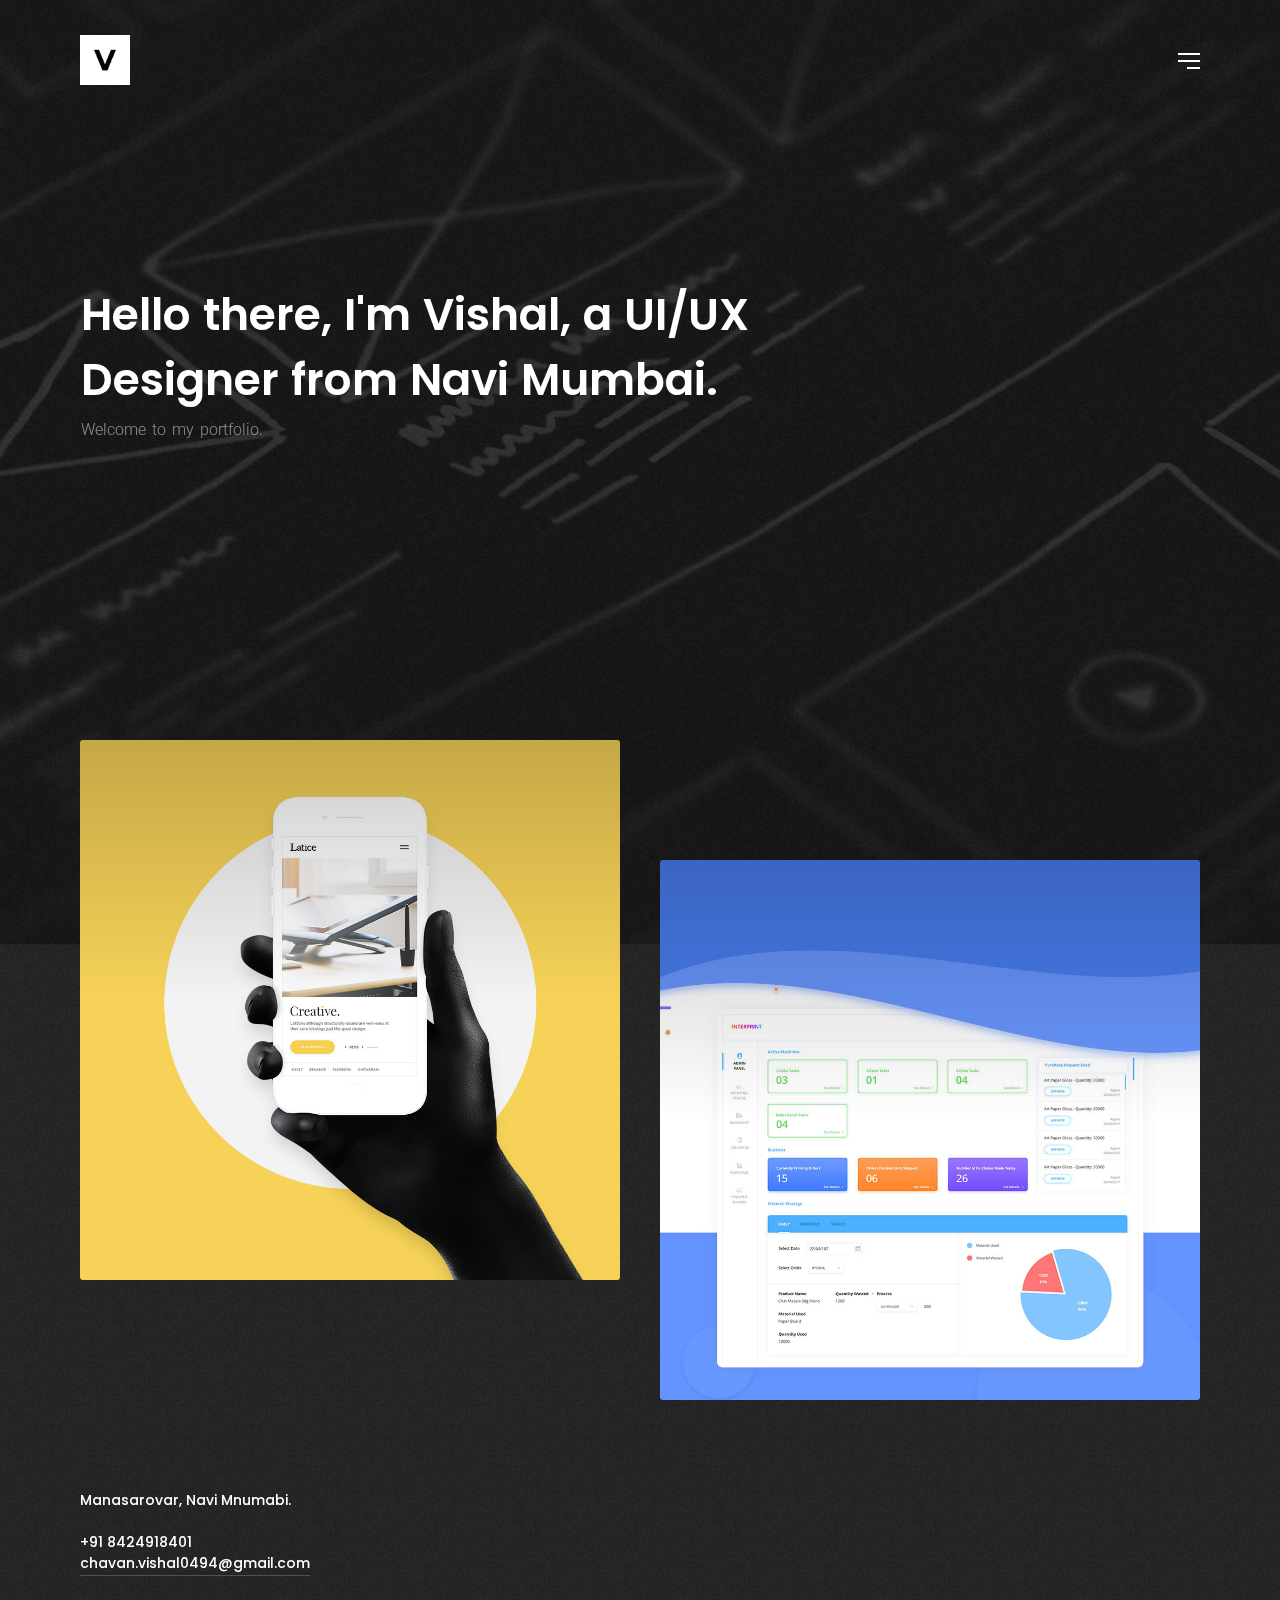
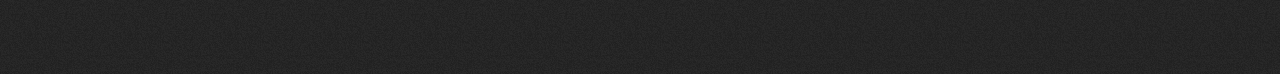
==== commit f70117d0: "d" ====
--- a/index.html
+++ b/index.html
@@ -12,7 +12,26 @@
     <link href="css/font-awesome.min.css" rel="stylesheet" />
     <link href='https://fonts.googleapis.com/css?family=Roboto:400,300' rel='stylesheet' type='text/css'>
     <link href="https://fonts.googleapis.com/css?family=Poppins:500,600" rel="stylesheet">    
-   
+    <script type="text/javascript">
+    var jq = $.noConflict();
+    jq(window).load(function() {
+        jq(".se-pre-con").fadeOut("slow");
+    });
+</script>
+   <style type="text/css">
+        .no-js #loader { display: none;  }
+.js #loader { display: block; position: absolute; left: 100px; top: 0; }
+.se-pre-con {
+    position: fixed;
+    left: 0px;
+    top: 0px;
+    width: 100%;
+    height: 100%;
+    z-index: 9999;
+    background: url(images/Preloader_3.gif) center no-repeat #fff;
+}
+</style>
+
 </head>
     
 
@@ -97,9 +116,9 @@
                     <div class="close-page-action"></div>
                     <ul id="filters">
                         <li><a id="all" href="#" data-filter="*" class="active"><span></span>All</a></li>
-                        <li><a href="#" data-filter=".branding"><span></span>Branding</a></li>
-                        <li><a href="#" data-filter=".design"><span></span>Design</a></li>
-                        <li><a href="#" data-filter=".web"><span></span>Web</a></li>
+                       <!--  <li><a href="#" data-filter=".branding"><span></span>Grpahic Design</a></li> -->
+                        <li><a href="#" data-filter=".uiux"><span></span>UI/UX</a></li>
+                       <!--  <li><a href="#" data-filter=".web"><span></span>Web</a></li> -->
                     </ul>
                 </div>
             </div>
@@ -140,7 +159,7 @@
                     <!-- Portfolio Columns -->
                     <div id="portfolio" data-col="2">
                   
-                  	<div class="item wide branding">
+                  	<div class="item wide uiux">
                     	<div class="item-transform">
                             <div class="item-rotate">
                                 <a href="project01.html" class="ajax-link" data-type="page-transition">
@@ -168,7 +187,7 @@
                         </div>
                     </div>
                     
-                    <div class="item wide design">
+                    <div class="item wide uiux">
                     	<div class="item-transform">
                             <div class="item-rotate">
                                 <a href="project02.html" class="ajax-link item-down" data-type="page-transition">
@@ -393,8 +412,8 @@
                 <div id="socials-holder">
                     <ul class="socials-text">                  
                         <li><a href="https://www.linkedin.com/in/vch0494/" target="_blank">LinkedIn</a></li>
-                        <li><a href="https://dribbble.com/VishalC" target="_blank">Dribbble</a></li>
-                        <li><a href="https://www.behance.net/chavanvish2959" target="_blank">Behance</a></li>
+                        <li><a href="https://dribbble.com/Vishal_Chavan" target="_blank">Dribbble</a></li>
+                        <li><a href="https://www.behance.net/VishalChavan" target="_blank">Behance</a></li>
                     </ul>
                 </div>
                 
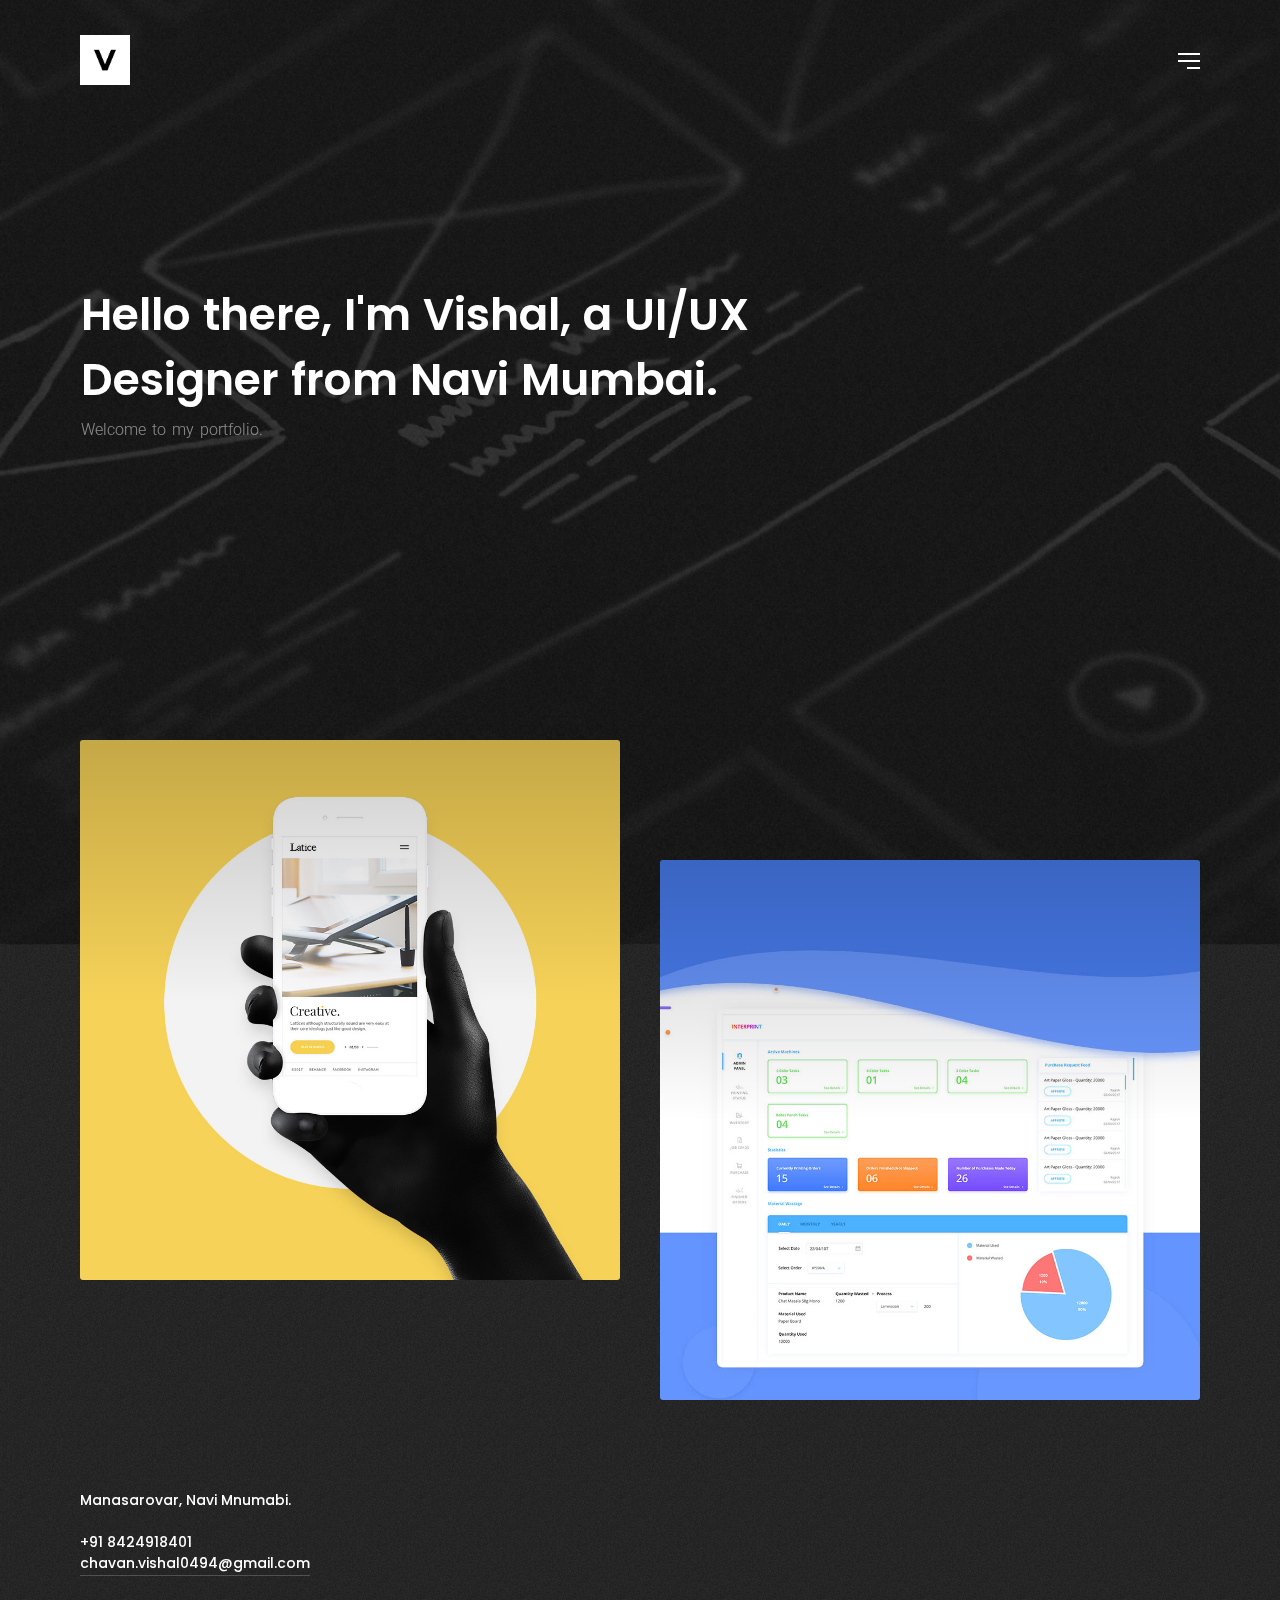
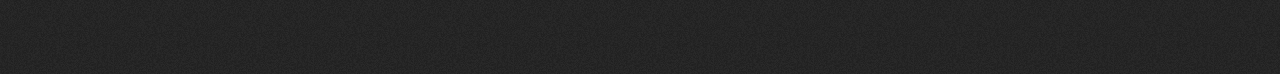
==== commit 30e542e8: "d" ====
--- a/index.html
+++ b/index.html
@@ -12,26 +12,7 @@
     <link href="css/font-awesome.min.css" rel="stylesheet" />
     <link href='https://fonts.googleapis.com/css?family=Roboto:400,300' rel='stylesheet' type='text/css'>
     <link href="https://fonts.googleapis.com/css?family=Poppins:500,600" rel="stylesheet">    
-    <script type="text/javascript">
-    var jq = $.noConflict();
-    jq(window).load(function() {
-        jq(".se-pre-con").fadeOut("slow");
-    });
-</script>
-   <style type="text/css">
-        .no-js #loader { display: none;  }
-.js #loader { display: block; position: absolute; left: 100px; top: 0; }
-.se-pre-con {
-    position: fixed;
-    left: 0px;
-    top: 0px;
-    width: 100%;
-    height: 100%;
-    z-index: 9999;
-    background: url(images/Preloader_3.gif) center no-repeat #fff;
-}
-</style>
-
+   
 </head>
     
 
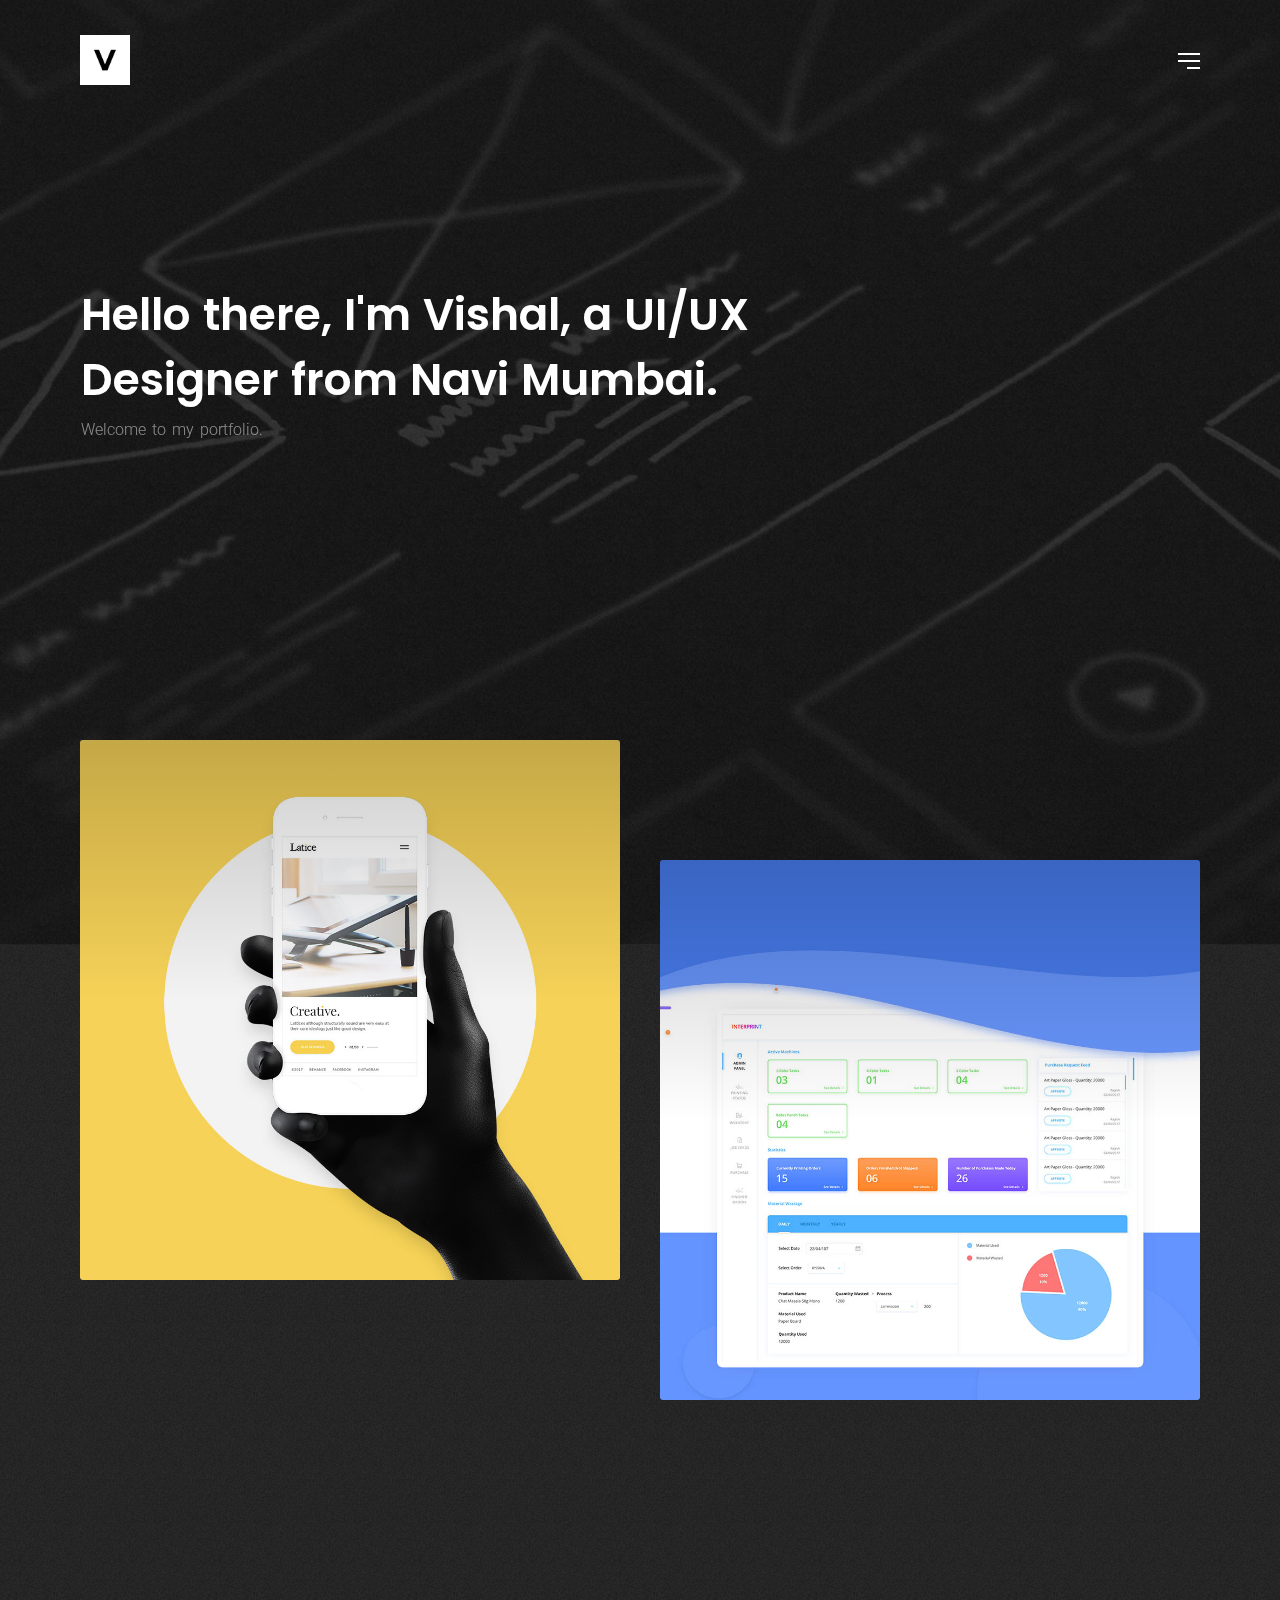
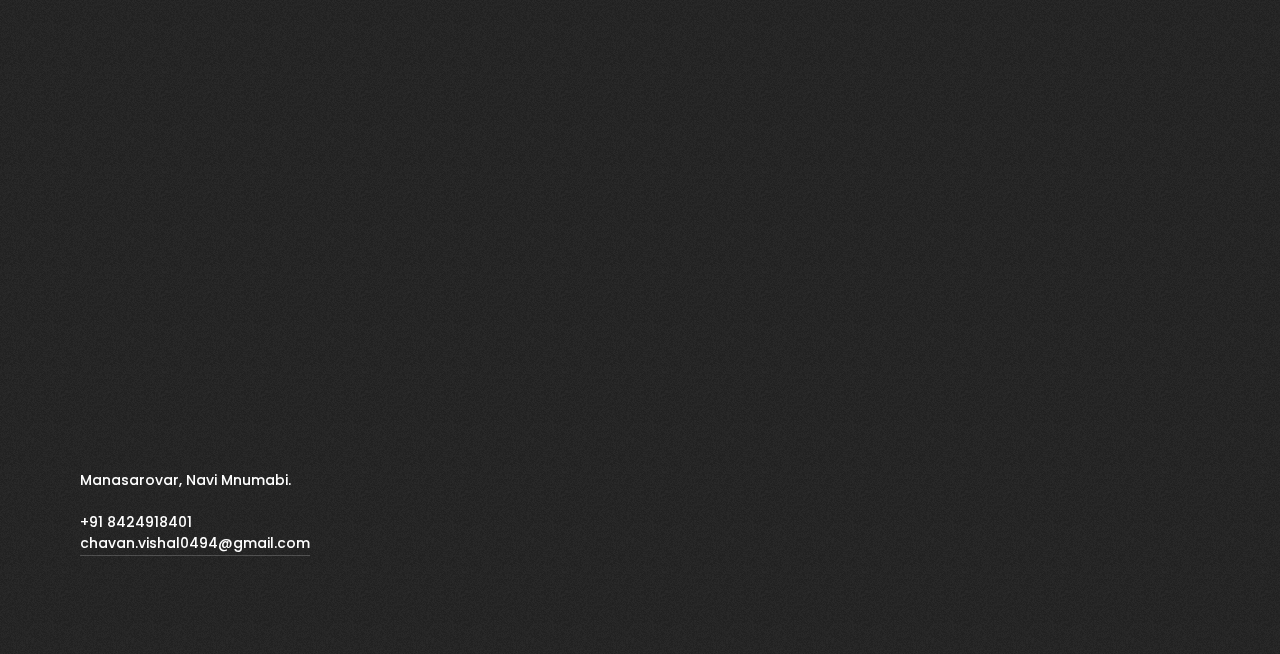
==== commit f3650834: "d" ====
--- a/index.html
+++ b/index.html
@@ -9,7 +9,7 @@
         
     <link rel="icon" type="image/ico" href="favicon.ico" />
     <link href="style.css" rel="stylesheet" />
-    <link href="css/font-awesome.min.css" rel="stylesheet" />
+    <link rel="stylesheet" href="css/font-awesome.min.css">
     <link href='https://fonts.googleapis.com/css?family=Roboto:400,300' rel='stylesheet' type='text/css'>
     <link href="https://fonts.googleapis.com/css?family=Poppins:500,600" rel="stylesheet">    
    
@@ -25,7 +25,11 @@
 	
     
     <div class="page-overlay from-bottom">
-        <div class="animate-box-bottom"></div>
+    	
+        <div class="animate-box-bottom loadingtext">
+        
+        </div>
+        
     </div>
     
 	<main>
@@ -195,6 +199,34 @@
                         	</div>
                         </div>
                     </div>
+
+                    <div class="item wide uiux">
+                    	<div class="item-transform">
+                            <div class="item-rotate">
+                                <a href="project03.html" class="ajax-link" data-type="page-transition">
+                                    <div class="item-content light-content">
+                                        <div class="item-image" data-src="images/3.jpg"></div>
+                                        <div class="item-caption">
+                                            <div class="item-overlay">
+                                            	<div class="item-sub-mask">
+                                                    <div class="item-cat">UI/UX</div>
+                                                    <div class="item-case">View Project</div>
+                                                </div>
+                                                <div class="item-title">New Era Machines</div>
+                                                <div class="svg-circle">                                                    
+                                                    <svg version="1.1" xmlns="http://www.w3.org/2000/svg" x="0px" y="0px" width="50px" height="50px" viewBox="0 0 80 80" xml:space="preserve">
+                                                        <circle class="circle is-inner" cx="40" cy="40" r="36" />
+                                                        <circle class="circle is-outer" cx="40" cy="40" r="36" />
+                                                    </svg>
+                                                    <i class="fa fa-arrow-right" aria-hidden="true"></i>
+                                                </div>                                                
+                                            </div>
+                                        </div>
+                                    </div>
+                                </a>
+                        	</div>
+                        </div>
+                    </div>
                     
                    <!--  <div class="item web">
                     	<div class="item-transform">
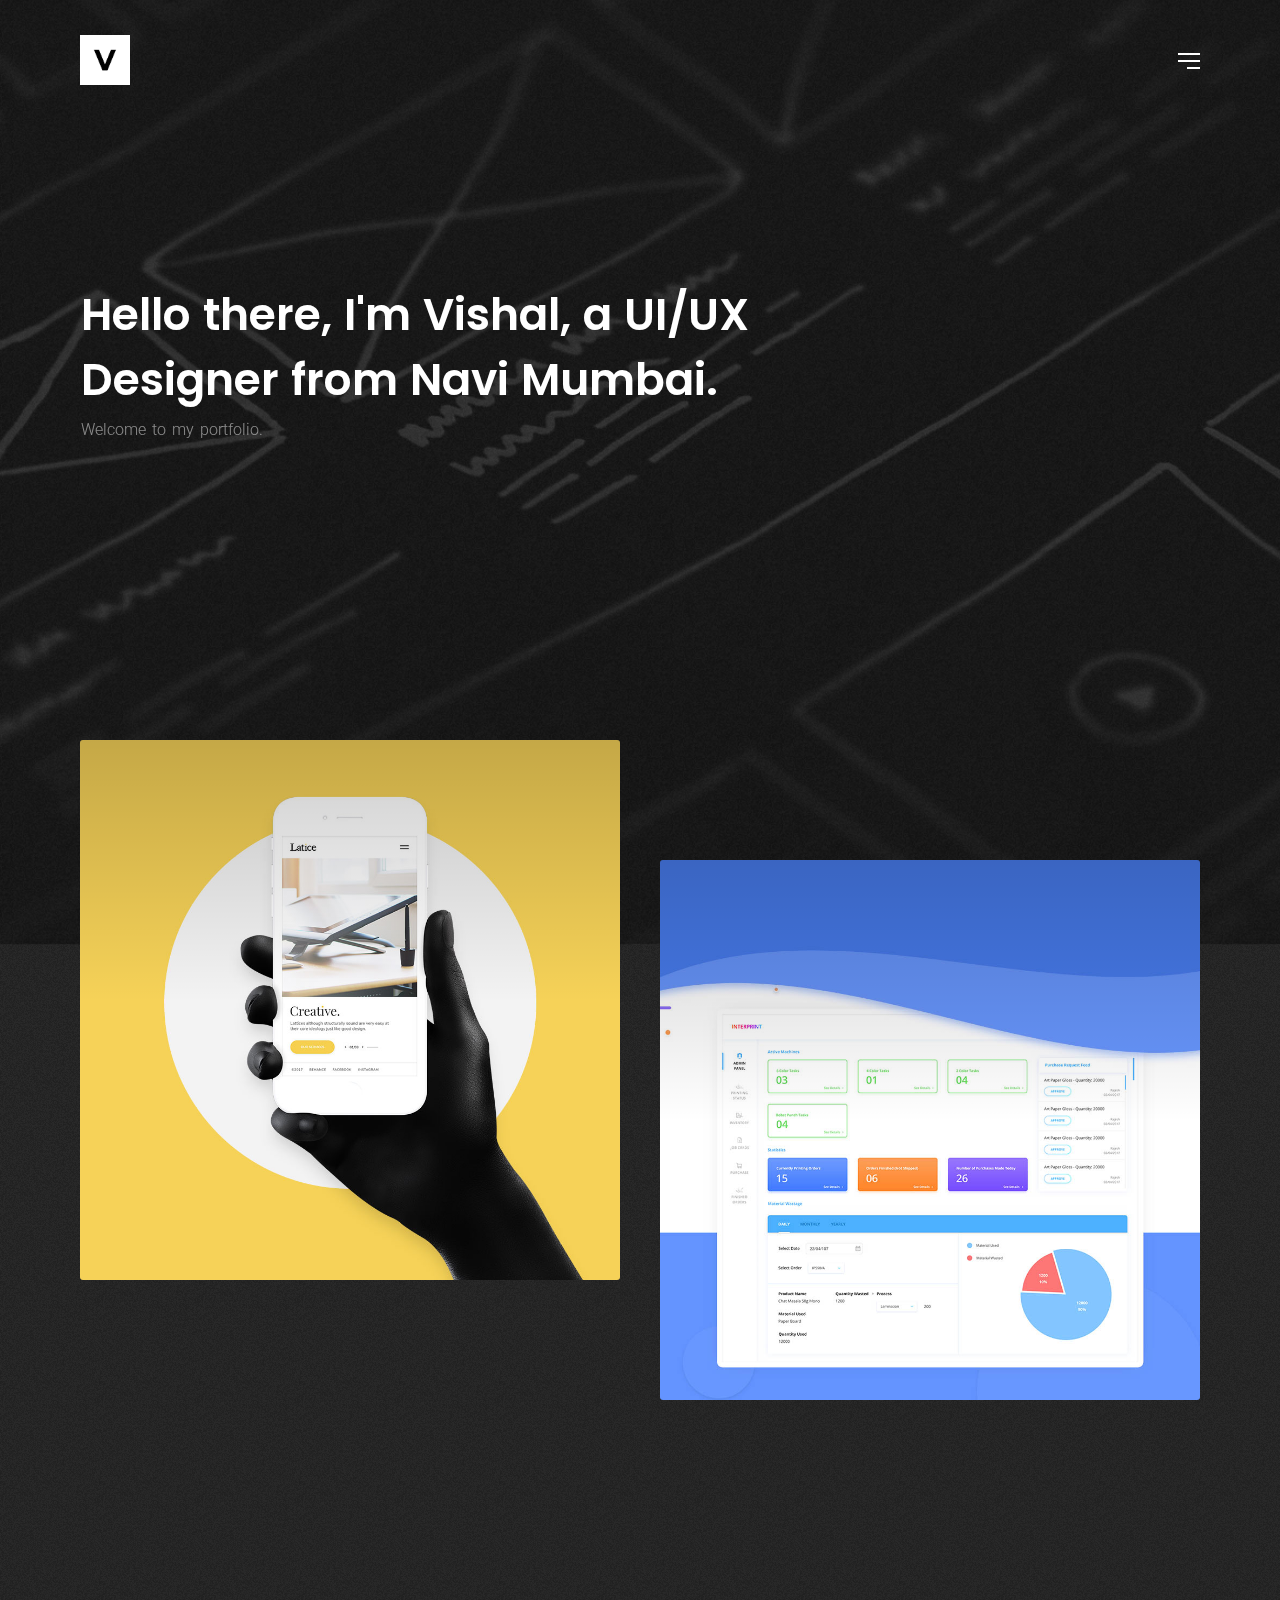
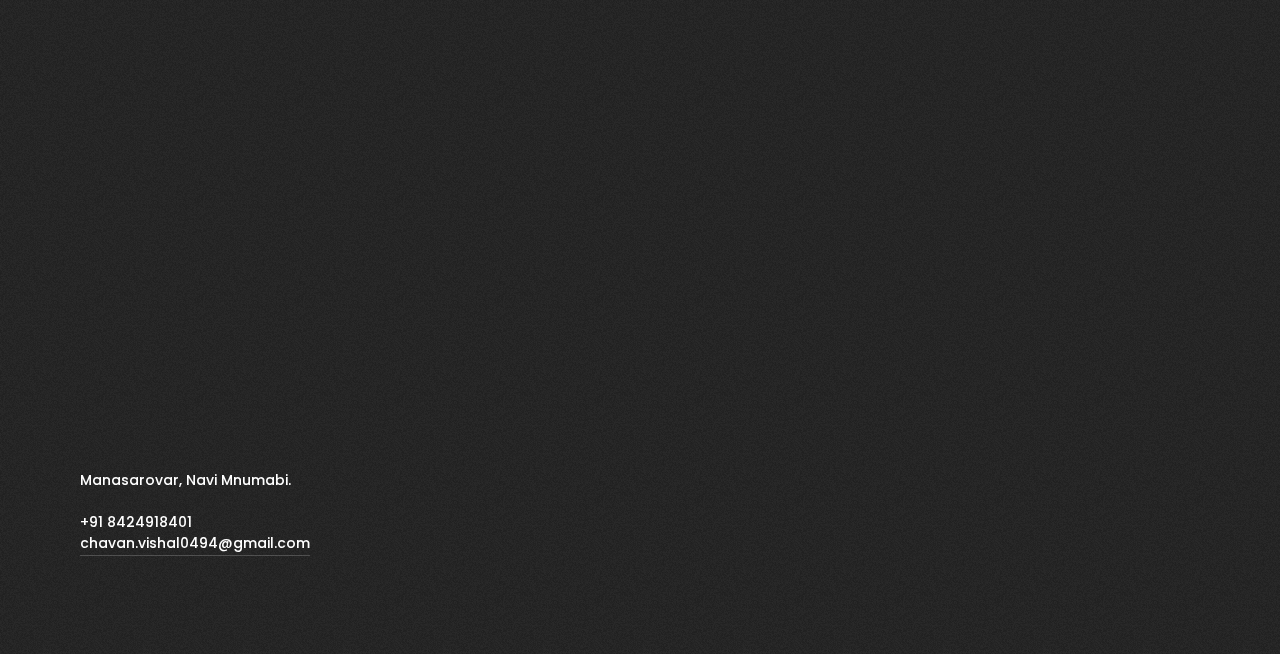
==== commit 65834988: "d" ====
--- a/index.html
+++ b/index.html
@@ -12,7 +12,7 @@
     <link rel="stylesheet" href="css/font-awesome.min.css">
     <link href='https://fonts.googleapis.com/css?family=Roboto:400,300' rel='stylesheet' type='text/css'>
     <link href="https://fonts.googleapis.com/css?family=Poppins:500,600" rel="stylesheet">    
-   
+
 </head>
     
 
@@ -25,11 +25,10 @@
 	
     
     <div class="page-overlay from-bottom">
-    	
-        <div class="animate-box-bottom loadingtext">
-        
-        </div>
-        
+   
+        <div class="animate-box-bottom">
+        	<div class="loading-dot"></div>
+        </div>      
     </div>
     
 	<main>
@@ -103,7 +102,7 @@
                         <li><a id="all" href="#" data-filter="*" class="active"><span></span>All</a></li>
                        <!--  <li><a href="#" data-filter=".branding"><span></span>Grpahic Design</a></li> -->
                         <li><a href="#" data-filter=".uiux"><span></span>UI/UX</a></li>
-                       <!--  <li><a href="#" data-filter=".web"><span></span>Web</a></li> -->
+                        <li><a href="#" data-filter=".print"><span></span>Print</a></li>
                     </ul>
                 </div>
             </div>
@@ -227,36 +226,38 @@
                         	</div>
                         </div>
                     </div>
-                    
+
+                      <div class="item print">
+                    	<div class="item-transform">
+                            <div class="item-rotate">
+                                <a href="project04.html" class="ajax-link item-down" data-type="page-transition">
+                                    <div class="item-content light-content">
+                                        <div class="item-image" data-src="images/4.jpg"></div>
+                                        <div class="item-caption">
+                                            <div class="item-overlay">
+                                            	<div class="item-sub-mask">
+                                                    <div class="item-cat">Print</div>
+                                                    <div class="item-case">View Project</div>
+                                                </div>
+                                                <div class="item-title">NEM Brochure</div>
+                                                <div class="svg-circle">                                                    
+                                                    <svg version="1.1" xmlns="http://www.w3.org/2000/svg" x="0px" y="0px" width="50px" height="50px" viewBox="0 0 80 80" xml:space="preserve">
+                                                        <circle class="circle is-inner" cx="40" cy="40" r="36" />
+                                                        <circle class="circle is-outer" cx="40" cy="40" r="36" />
+                                                    </svg>
+                                                    <i class="fa fa-arrow-right" aria-hidden="true"></i>
+                                                </div>                                                
+                                            </div>
+                                        </div>
+                                    </div>
+                                </a>
+                        	</div>
+                        </div>
+                    </div>
+                    
+                    
+                   
                    <!--  <div class="item web">
-                    	<div class="item-transform">
-                            <div class="item-rotate">
-                                <a href="project03.html" class="ajax-link" data-type="page-transition">
-                                    <div class="item-content">
-                                        <div class="item-image" data-src="images/3.jpg"></div>
-                                        <div class="item-caption">
-                                            <div class="item-overlay">                                                
-                                                <div class="item-sub-mask">
-                                                    <div class="item-cat">Web Design</div>
-                                                    <div class="item-case">View Project</div>
-                                                </div>
-                                                <div class="item-title">Retroduck</div>
-                                                <div class="svg-circle">                                                    
-                                                    <svg version="1.1" xmlns="http://www.w3.org/2000/svg" x="0px" y="0px" width="50px" height="50px" viewBox="0 0 80 80" xml:space="preserve">
-                                                        <circle class="circle is-inner" cx="40" cy="40" r="36" />
-                                                        <circle class="circle is-outer" cx="40" cy="40" r="36" />
-                                                    </svg>
-                                                    <i class="fa fa-arrow-right" aria-hidden="true"></i>
-                                                </div>
-                                            </div>
-                                        </div>
-                                    </div>
-                                </a>
-                        	</div>
-                        </div>
-                    </div>
-                    
-                    <div class="item web">
                     	<div class="item-transform">
                             <div class="item-rotate">
                                 <a href="project04.html" class="ajax-link" data-type="page-transition">
--- a/style.css
+++ b/style.css
@@ -1,10 +1,4 @@
-/*------------------------------------------------------------------
-Project:	Cubez - Ajax Based Portfolio Template
-Version:	1.0
-Last change:	06/10/2017
-Assigned to:	ClaPat 
-Primary use:	Showcase Portfolio 
--------------------------------------------------------------------*/
+
 
 @import url("css/showcase.css");
 @import url("css/portfolio.css");
@@ -686,6 +680,302 @@
 		width: 100%;
 		height: 100%;
 	}
+
+	.loading-dot {
+    border-radius:100%;
+    height:10px;
+    width:10px;
+    background-color: #292929;
+    position:absolute;
+    left:0;
+    right:0;
+    margin:auto;
+    top:0;
+    bottom:0;
+    box-shadow: 0px 40px 0px 0px #292929,0px -40px 0px 0px #292929,40px 0px 0px 0px #292929,-40px 0px 0px 0px #292929,
+    40px 40px 0px 0px #292929,-40px -40px 0px 0px #292929,40px -40px 0px 0px #292929,-40px 40px 0px 0px #292929;
+    -webkit-animation: load 2s infinite linear;
+    -moz-animation: load 2s infinite linear;
+    -o-animation: load 3s infinite linear;
+    animation:load 2.6s infinite linear;
+}
+
+
+@-webkit-keyframes load {
+  0%   {
+    -webkit-transform: translate(0px,0px),rotate(0deg); 
+    box-shadow: 0px 40px 0px 0px #292929,0px -40px 0px 0px #292929,40px 0px 0px 0px #292929,-40px 0px 0px 0px #292929,
+    40px 40px 0px 0px #292929,-40px -40px 0px 0px #292929,40px -40px 0px 0px #292929,-40px 40px 0px 0px #292929;
+  }
+
+  25%{
+    box-shadow: 0px 40px 0px 0px #292929,0px -40px 0px 0px #292929,40px 0px 0px 0px #292929,-40px 0px 0px 0px #292929,
+    -40px -40px 0px 0px #292929,40px 40px 0px 0px #292929,-40px 40px 0px 0px #292929,40px -40px 0px 0px #292929;
+  }
+
+  50%{
+    box-shadow: 0px -40px 0px 0px #292929,0px 40px 0px 0px #292929,-40px 0px 0px 0px #292929,40px 0px 0px 0px #292929,
+    -40px -40px 0px 0px #292929,40px 40px 0px 0px #292929,-40px 40px 0px 0px #292929,40px -40px 0px 0px #292929;
+  }
+
+  70%{
+    box-shadow: 0px 0px 0px 0px #292929,0px 0px 0px 0px #292929,0px 0px 0px 0px #292929,0px 0px 0px 0px #292929,
+    0px 0px 0px 0px #292929,0px 0px 0px 0px #292929,0px 0px 0px 0px #292929,0px 0px 0px 0px #292929;
+  }
+
+  75%{
+    box-shadow: 0px 0px 0px 0px #292929,0px 0px 0px 0px #292929,0px 0px 0px 0px #292929,0px 0px 0px 0px #292929,
+    0px 0px 0px 0px #292929,0px 0px 0px 0px #292929,0px 0px 0px 0px #292929,0px 0px 0px 0px #292929;
+    height:10px;
+    width:10px;
+  }
+
+  80%{
+    -webkit-transform: translate(0px,0px) rotate(360deg); 
+    box-shadow: 0px 0px 0px 0px #292929,0px 0px 0px 0px #292929,0px 0px 0px 0px #292929,0px 0px 0px 0px #292929,
+    0px 0px 0px 0px #292929,0px 0px 0px 0px #292929,0px 0px 0px 0px #292929,0px 0px 0px 0px #292929;
+    background-color: #292929;
+    height:40px;
+    width:40px;
+  }
+
+  85%{
+    -webkit-transform: translate(0px,0px) rotate(360deg);
+    box-shadow: 0px 0px 0px 0px #292929,0px 0px 0px 0px #292929,0px 0px 0px 0px #292929,0px 0px 0px 0px #292929,
+    0px 0px 0px 0px #292929,0px 0px 0px 0px #292929,0px 0px 0px 0px #292929,0px 0px 0px 0px #292929;
+    background-color: #292929; 
+    height:40px;
+    width:40px;
+  }
+
+  90%{
+    -webkit-transform: translate(0px,0px) rotate(360deg); 
+    box-shadow: 0px 0px 0px 0px #292929,0px 0px 0px 0px #292929,0px 0px 0px 0px #292929,0px 0px 0px 0px #292929,
+    0px 0px 0px 0px #292929,0px 0px 0px 0px #292929,0px 0px 0px 0px #292929,0px 0px 0px 0px #292929;
+    background-color: #292929; 
+    height:10px;
+    width:10px;
+  }
+
+  95{
+    box-shadow: 0px 40px 0px 0px #292929,0px -40px 0px 0px #292929,40px 0px 0px 0px #292929,-40px 0px 0px 0px #292929,
+    40px 40px 0px 0px #292929,-40px -40px 0px 0px #292929,40px -40px 0px 0px #292929,-40px 40px 0px 0px #292929;
+  }
+
+  100%{
+    -webkit-transform: rotate(360deg);
+    box-shadow: 0px 40px 0px 0px #292929,0px -40px 0px 0px #292929,40px 0px 0px 0px #292929,-40px 0px 0px 0px #292929,
+    40px 40px 0px 0px #292929,-40px -40px 0px 0px #292929,40px -40px 0px 0px #292929,-40px 40px 0px 0px #292929;
+  }
+
+}
+
+@-moz-keyframes load {
+  0%   {
+    -moz-transform: translate(0px,0px),rotate(0deg); 
+    box-shadow: 0px 40px 0px 0px #292929,0px -40px 0px 0px #292929,40px 0px 0px 0px #292929,-40px 0px 0px 0px #292929,
+    40px 40px 0px 0px #292929,-40px -40px 0px 0px #292929,40px -40px 0px 0px #292929,-40px 40px 0px 0px #292929;
+  }
+
+  25%{
+    box-shadow: 0px 40px 0px 0px #292929,0px -40px 0px 0px #292929,40px 0px 0px 0px #292929,-40px 0px 0px 0px #292929,
+    -40px -40px 0px 0px #292929,40px 40px 0px 0px #292929,-40px 40px 0px 0px #292929,40px -40px 0px 0px #292929;
+  }
+
+  50%{
+    box-shadow: 0px -40px 0px 0px #292929,0px 40px 0px 0px #292929,-40px 0px 0px 0px #292929,40px 0px 0px 0px #292929,
+    -40px -40px 0px 0px #292929,40px 40px 0px 0px #292929,-40px 40px 0px 0px #292929,40px -40px 0px 0px #292929;
+  }
+
+  70%{
+    box-shadow: 0px 0px 0px 0px #292929,0px 0px 0px 0px #292929,0px 0px 0px 0px #292929,0px 0px 0px 0px #292929,
+    0px 0px 0px 0px #292929,0px 0px 0px 0px #292929,0px 0px 0px 0px #292929,0px 0px 0px 0px #292929;
+  }
+
+  75%{
+    box-shadow: 0px 0px 0px 0px #292929,0px 0px 0px 0px #292929,0px 0px 0px 0px #292929,0px 0px 0px 0px #292929,
+    0px 0px 0px 0px #292929,0px 0px 0px 0px #292929,0px 0px 0px 0px #292929,0px 0px 0px 0px #292929;
+    height:10px;
+    width:10px;
+  }
+
+  80%{
+    -moz-transform: translate(0px,0px) rotate(360deg); 
+    box-shadow: 0px 0px 0px 0px #292929,0px 0px 0px 0px #292929,0px 0px 0px 0px #292929,0px 0px 0px 0px #292929,
+    0px 0px 0px 0px #292929,0px 0px 0px 0px #292929,0px 0px 0px 0px #292929,0px 0px 0px 0px #292929;
+    background-color: #292929;
+    height:40px;
+    width:40px;
+  }
+
+  85%{
+    -moz-transform: translate(0px,0px) rotate(360deg);
+    box-shadow: 0px 0px 0px 0px #292929,0px 0px 0px 0px #292929,0px 0px 0px 0px #292929,0px 0px 0px 0px #292929,
+    0px 0px 0px 0px #292929,0px 0px 0px 0px #292929,0px 0px 0px 0px #292929,0px 0px 0px 0px #292929;
+    background-color: #292929; 
+    height:40px;
+    width:40px;
+  }
+
+  90%{
+    -moz-transform: translate(0px,0px) rotate(360deg); 
+    box-shadow: 0px 0px 0px 0px #292929,0px 0px 0px 0px #292929,0px 0px 0px 0px #292929,0px 0px 0px 0px #292929,
+    0px 0px 0px 0px #292929,0px 0px 0px 0px #292929,0px 0px 0px 0px #292929,0px 0px 0px 0px #292929;
+    background-color: #292929; 
+    height:10px;
+    width:10px;
+  }
+
+  95{
+    box-shadow: 0px 40px 0px 0px #292929,0px -40px 0px 0px #292929,40px 0px 0px 0px #292929,-40px 0px 0px 0px #292929,
+    40px 40px 0px 0px #292929,-40px -40px 0px 0px #292929,40px -40px 0px 0px #292929,-40px 40px 0px 0px #292929;
+  }
+
+  100%{
+    -moz-transform: rotate(360deg);
+    box-shadow: 0px 40px 0px 0px #292929,0px -40px 0px 0px #292929,40px 0px 0px 0px #292929,-40px 0px 0px 0px #292929,
+    40px 40px 0px 0px #292929,-40px -40px 0px 0px #292929,40px -40px 0px 0px #292929,-40px 40px 0px 0px #292929;
+  }
+
+}
+
+@keyframes load {
+  0%   {
+    transform: translate(0px,0px),rotate(0deg); 
+    box-shadow: 0px 40px 0px 0px #292929,0px -40px 0px 0px #292929,40px 0px 0px 0px #292929,-40px 0px 0px 0px #292929,
+    40px 40px 0px 0px #292929,-40px -40px 0px 0px #292929,40px -40px 0px 0px #292929,-40px 40px 0px 0px #292929;
+  }
+
+  25%{
+    box-shadow: 0px 40px 0px 0px #292929,0px -40px 0px 0px #292929,40px 0px 0px 0px #292929,-40px 0px 0px 0px #292929,
+    -40px -40px 0px 0px #292929,40px 40px 0px 0px #292929,-40px 40px 0px 0px #292929,40px -40px 0px 0px #292929;
+  }
+
+  50%{
+    box-shadow: 0px -40px 0px 0px #292929,0px 40px 0px 0px #292929,-40px 0px 0px 0px #292929,40px 0px 0px 0px #292929,
+    -40px -40px 0px 0px #292929,40px 40px 0px 0px #292929,-40px 40px 0px 0px #292929,40px -40px 0px 0px #292929;
+  }
+
+  70%{
+    box-shadow: 0px 0px 0px 0px #292929,0px 0px 0px 0px #292929,0px 0px 0px 0px #292929,0px 0px 0px 0px #292929,
+    0px 0px 0px 0px #292929,0px 0px 0px 0px #292929,0px 0px 0px 0px #292929,0px 0px 0px 0px #292929;
+  }
+
+  75%{
+    box-shadow: 0px 0px 0px 0px #292929,0px 0px 0px 0px #292929,0px 0px 0px 0px #292929,0px 0px 0px 0px #292929,
+    0px 0px 0px 0px #292929,0px 0px 0px 0px #292929,0px 0px 0px 0px #292929,0px 0px 0px 0px #292929;
+    height:10px;
+    width:10px;
+  }
+
+  80%{
+    transform: translate(0px,0px) rotate(360deg); 
+    box-shadow: 0px 0px 0px 0px #292929,0px 0px 0px 0px #292929,0px 0px 0px 0px #292929,0px 0px 0px 0px #292929,
+    0px 0px 0px 0px #292929,0px 0px 0px 0px #292929,0px 0px 0px 0px #292929,0px 0px 0px 0px #292929;
+    background-color: #292929;
+    height:40px;
+    width:40px;
+  }
+
+  85%{
+    transform: translate(0px,0px) rotate(360deg);
+    box-shadow: 0px 0px 0px 0px #292929,0px 0px 0px 0px #292929,0px 0px 0px 0px #292929,0px 0px 0px 0px #292929,
+    0px 0px 0px 0px #292929,0px 0px 0px 0px #292929,0px 0px 0px 0px #292929,0px 0px 0px 0px #292929;
+    background-color: #292929; 
+    height:40px;
+    width:40px;
+  }
+
+  90%{
+    transform: translate(0px,0px) rotate(360deg); 
+    box-shadow: 0px 0px 0px 0px #292929,0px 0px 0px 0px #292929,0px 0px 0px 0px #292929,0px 0px 0px 0px #292929,
+    0px 0px 0px 0px #292929,0px 0px 0px 0px #292929,0px 0px 0px 0px #292929,0px 0px 0px 0px #292929;
+    background-color: #292929; 
+    height:10px;
+    width:10px;
+  }
+
+  95{
+    box-shadow: 0px 40px 0px 0px #292929,0px -40px 0px 0px #292929,40px 0px 0px 0px #292929,-40px 0px 0px 0px #292929,
+    40px 40px 0px 0px #292929,-40px -40px 0px 0px #292929,40px -40px 0px 0px #292929,-40px 40px 0px 0px #292929;
+  }
+
+  100%{
+    transform: rotate(360deg);
+    box-shadow: 0px 40px 0px 0px #292929,0px -40px 0px 0px #292929,40px 0px 0px 0px #292929,-40px 0px 0px 0px #292929,
+    40px 40px 0px 0px #292929,-40px -40px 0px 0px #292929,40px -40px 0px 0px #292929,-40px 40px 0px 0px #292929;
+  }
+
+}
+@-o-keyframes load {
+  0%   {
+    -o-transforms: translate(0px,0px),rotate(0deg); 
+    box-shadow: 0px 40px 0px 0px #292929,0px -40px 0px 0px #292929,40px 0px 0px 0px #292929,-40px 0px 0px 0px #292929,
+    40px 40px 0px 0px #292929,-40px -40px 0px 0px #292929,40px -40px 0px 0px #292929,-40px 40px 0px 0px #292929;
+  }
+
+  25%{
+    box-shadow: 0px 40px 0px 0px #292929,0px -40px 0px 0px #292929,40px 0px 0px 0px #292929,-40px 0px 0px 0px #292929,
+    -40px -40px 0px 0px #292929,40px 40px 0px 0px #292929,-40px 40px 0px 0px #292929,40px -40px 0px 0px #292929;
+  }
+
+  50%{
+    box-shadow: 0px -40px 0px 0px #292929,0px 40px 0px 0px #292929,-40px 0px 0px 0px #292929,40px 0px 0px 0px #292929,
+    -40px -40px 0px 0px #292929,40px 40px 0px 0px #292929,-40px 40px 0px 0px #292929,40px -40px 0px 0px #292929;
+  }
+
+  70%{
+    box-shadow: 0px 0px 0px 0px #292929,0px 0px 0px 0px #292929,0px 0px 0px 0px #292929,0px 0px 0px 0px #292929,
+    0px 0px 0px 0px #292929,0px 0px 0px 0px #292929,0px 0px 0px 0px #292929,0px 0px 0px 0px #292929;
+  }
+
+  75%{
+    box-shadow: 0px 0px 0px 0px #292929,0px 0px 0px 0px #292929,0px 0px 0px 0px #292929,0px 0px 0px 0px #292929,
+    0px 0px 0px 0px #292929,0px 0px 0px 0px #292929,0px 0px 0px 0px #292929,0px 0px 0px 0px #292929;
+    height:10px;
+    width:10px;
+  }
+
+  80%{
+    -o-transforms: translate(0px,0px) rotate(360deg); 
+    box-shadow: 0px 0px 0px 0px #292929,0px 0px 0px 0px #292929,0px 0px 0px 0px #292929,0px 0px 0px 0px #292929,
+    0px 0px 0px 0px #292929,0px 0px 0px 0px #292929,0px 0px 0px 0px #292929,0px 0px 0px 0px #292929;
+    background-color: #292929;
+    height:40px;
+    width:40px;
+  }
+
+  85%{
+    -o-transforms: translate(0px,0px) rotate(360deg);
+    box-shadow: 0px 0px 0px 0px #292929,0px 0px 0px 0px #292929,0px 0px 0px 0px #292929,0px 0px 0px 0px #292929,
+    0px 0px 0px 0px #292929,0px 0px 0px 0px #292929,0px 0px 0px 0px #292929,0px 0px 0px 0px #292929;
+    background-color: #292929; 
+    height:40px;
+    width:40px;
+  }
+
+  90%{
+    -o-transforms: translate(0px,0px) rotate(360deg); 
+    box-shadow: 0px 0px 0px 0px #292929,0px 0px 0px 0px #292929,0px 0px 0px 0px #292929,0px 0px 0px 0px #292929,
+    0px 0px 0px 0px #292929,0px 0px 0px 0px #292929,0px 0px 0px 0px #292929,0px 0px 0px 0px #292929;
+    background-color: #292929; 
+    height:10px;
+    width:10px;
+  }
+
+  95{
+    box-shadow: 0px 40px 0px 0px #292929,0px -40px 0px 0px #292929,40px 0px 0px 0px #292929,-40px 0px 0px 0px #292929,
+    40px 40px 0px 0px #292929,-40px -40px 0px 0px #292929,40px -40px 0px 0px #292929,-40px 40px 0px 0px #292929;
+  }
+
+  100%{
+    -o-transforms: rotate(360deg);
+    box-shadow: 0px 40px 0px 0px #292929,0px -40px 0px 0px #292929,40px 0px 0px 0px #292929,-40px 0px 0px 0px #292929,
+    40px 40px 0px 0px #292929,-40px -40px 0px 0px #292929,40px -40px 0px 0px #292929,-40px 40px 0px 0px #292929;
+  }
+
+}
+
 
 	.page-overlay .animate-box-bottom {
 		position: absolute;
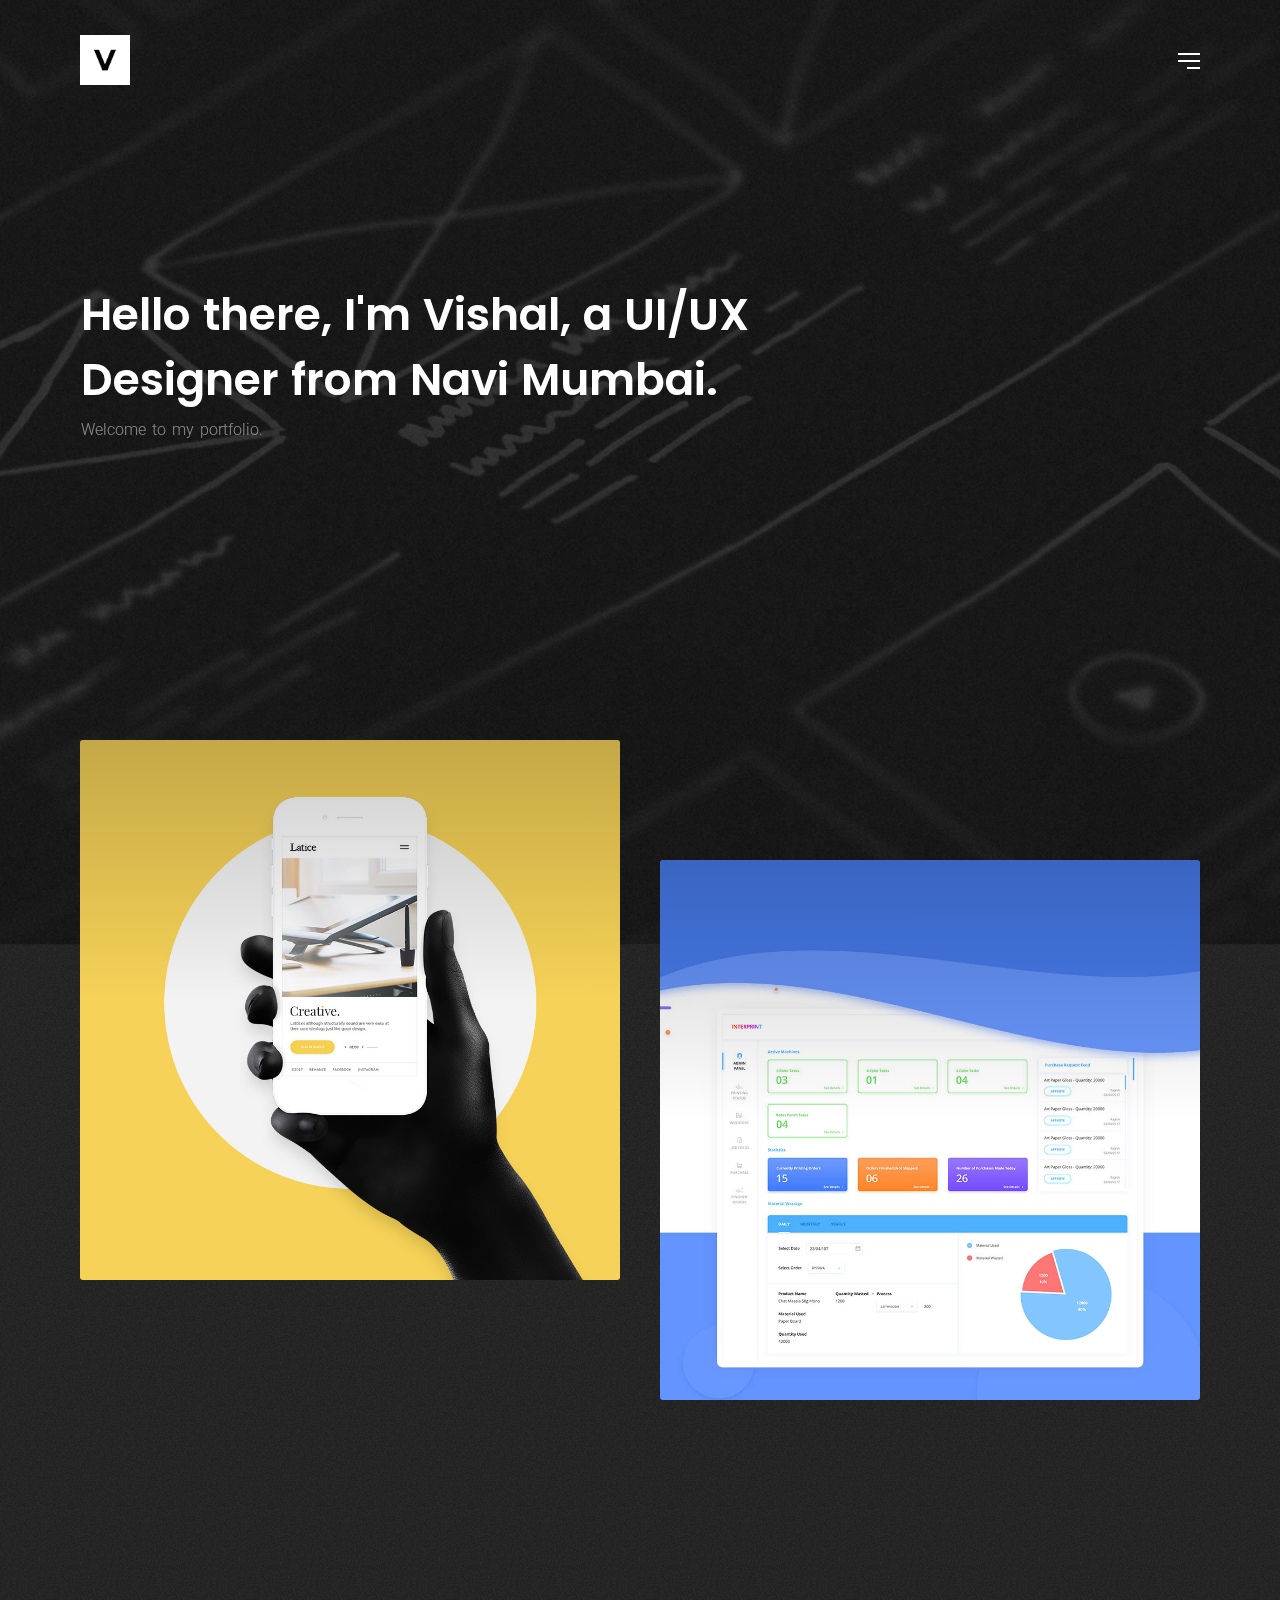
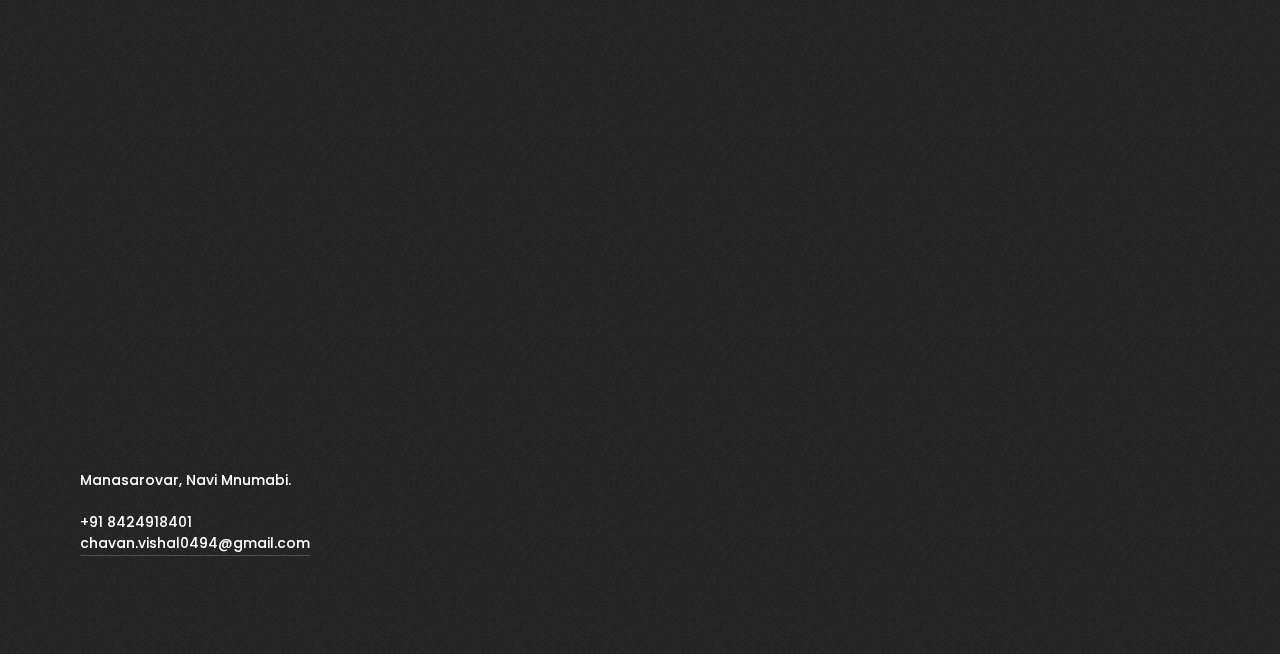
==== commit c2b24311: "d" ====
--- a/index.html
+++ b/index.html
@@ -12,7 +12,303 @@
     <link rel="stylesheet" href="css/font-awesome.min.css">
     <link href='https://fonts.googleapis.com/css?family=Roboto:400,300' rel='stylesheet' type='text/css'>
     <link href="https://fonts.googleapis.com/css?family=Poppins:500,600" rel="stylesheet">    
-
+   <style type="text/css">
+   	.loading-dot {
+    border-radius:100%;
+    height:7px;
+    width:7px;
+    background-color: #292929;
+    position:absolute;
+    left:0;
+    right:0;
+    margin:auto;
+    top:0;
+    bottom:0;
+    box-shadow: 0px 20px 0px 0px #292929,0px -20px 0px 0px #292929,20px 0px 0px 0px #292929,-20px 0px 0px 0px #292929,
+    20px 20px 0px 0px #292929,-20px -20px 0px 0px #292929,20px -20px 0px 0px #292929,-20px 20px 0px 0px #292929;
+    -webkit-animation: load 2s infinite linear;
+    -moz-animation: load 2s infinite linear;
+    -o-animation: load 3s infinite linear;
+    animation:load 2.6s infinite linear;
+}
+
+
+@-webkit-keyframes load {
+  0%   {
+    -webkit-transform: translate(0px,0px),rotate(0deg); 
+    box-shadow: 0px 20px 0px 0px #292929,0px -20px 0px 0px #292929,20px 0px 0px 0px #292929,-20px 0px 0px 0px #292929,
+    20px 20px 0px 0px #292929,-20px -20px 0px 0px #292929,20px -20px 0px 0px #292929,-20px 20px 0px 0px #292929;
+  }
+
+  25%{
+    box-shadow: 0px 20px 0px 0px #292929,0px -20px 0px 0px #292929,20px 0px 0px 0px #292929,-20px 0px 0px 0px #292929,
+    -20px -20px 0px 0px #292929,20px 20px 0px 0px #292929,-20px 20px 0px 0px #292929,20px -20px 0px 0px #292929;
+  }
+
+  50%{
+    box-shadow: 0px -20px 0px 0px #292929,0px 20px 0px 0px #292929,-20px 0px 0px 0px #292929,20px 0px 0px 0px #292929,
+    -20px -20px 0px 0px #292929,20px 20px 0px 0px #292929,-20px 20px 0px 0px #292929,20px -20px 0px 0px #292929;
+  }
+
+  70%{
+    box-shadow: 0px 0px 0px 0px #292929,0px 0px 0px 0px #292929,0px 0px 0px 0px #292929,0px 0px 0px 0px #292929,
+    0px 0px 0px 0px #292929,0px 0px 0px 0px #292929,0px 0px 0px 0px #292929,0px 0px 0px 0px #292929;
+  }
+
+  75%{
+    box-shadow: 0px 0px 0px 0px #292929,0px 0px 0px 0px #292929,0px 0px 0px 0px #292929,0px 0px 0px 0px #292929,
+    0px 0px 0px 0px #292929,0px 0px 0px 0px #292929,0px 0px 0px 0px #292929,0px 0px 0px 0px #292929;
+    height:10px;
+    width:10px;
+  }
+
+  80%{
+    -webkit-transform: translate(0px,0px) rotate(360deg); 
+    box-shadow: 0px 0px 0px 0px #292929,0px 0px 0px 0px #292929,0px 0px 0px 0px #292929,0px 0px 0px 0px #292929,
+    0px 0px 0px 0px #292929,0px 0px 0px 0px #292929,0px 0px 0px 0px #292929,0px 0px 0px 0px #292929;
+    background-color: #292929;
+    height:20px;
+    width:20px;
+  }
+
+  85%{
+    -webkit-transform: translate(0px,0px) rotate(360deg);
+    box-shadow: 0px 0px 0px 0px #292929,0px 0px 0px 0px #292929,0px 0px 0px 0px #292929,0px 0px 0px 0px #292929,
+    0px 0px 0px 0px #292929,0px 0px 0px 0px #292929,0px 0px 0px 0px #292929,0px 0px 0px 0px #292929;
+    background-color: #292929; 
+    height:20px;
+    width:20px;
+  }
+
+  90%{
+    -webkit-transform: translate(0px,0px) rotate(360deg); 
+    box-shadow: 0px 0px 0px 0px #292929,0px 0px 0px 0px #292929,0px 0px 0px 0px #292929,0px 0px 0px 0px #292929,
+    0px 0px 0px 0px #292929,0px 0px 0px 0px #292929,0px 0px 0px 0px #292929,0px 0px 0px 0px #292929;
+    background-color: #292929; 
+    height:10px;
+    width:10px;
+  }
+
+  95{
+    box-shadow: 0px 20px 0px 0px #292929,0px -20px 0px 0px #292929,20px 0px 0px 0px #292929,-20px 0px 0px 0px #292929,
+    20px 20px 0px 0px #292929,-20px -20px 0px 0px #292929,20px -20px 0px 0px #292929,-20px 20px 0px 0px #292929;
+  }
+
+  100%{
+    -webkit-transform: rotate(360deg);
+    box-shadow: 0px 20px 0px 0px #292929,0px -20px 0px 0px #292929,20px 0px 0px 0px #292929,-20px 0px 0px 0px #292929,
+    20px 20px 0px 0px #292929,-20px -20px 0px 0px #292929,20px -20px 0px 0px #292929,-20px 20px 0px 0px #292929;
+  }
+
+}
+
+@-moz-keyframes load {
+  0%   {
+    -moz-transform: translate(0px,0px),rotate(0deg); 
+    box-shadow: 0px 20px 0px 0px #292929,0px -20px 0px 0px #292929,20px 0px 0px 0px #292929,-20px 0px 0px 0px #292929,
+    20px 20px 0px 0px #292929,-20px -20px 0px 0px #292929,20px -20px 0px 0px #292929,-20px 20px 0px 0px #292929;
+  }
+
+  25%{
+    box-shadow: 0px 20px 0px 0px #292929,0px -20px 0px 0px #292929,20px 0px 0px 0px #292929,-20px 0px 0px 0px #292929,
+    -20px -20px 0px 0px #292929,20px 20px 0px 0px #292929,-20px 20px 0px 0px #292929,20px -20px 0px 0px #292929;
+  }
+
+  50%{
+    box-shadow: 0px -20px 0px 0px #292929,0px 20px 0px 0px #292929,-20px 0px 0px 0px #292929,20px 0px 0px 0px #292929,
+    -20px -20px 0px 0px #292929,20px 20px 0px 0px #292929,-20px 20px 0px 0px #292929,20px -20px 0px 0px #292929;
+  }
+
+  70%{
+    box-shadow: 0px 0px 0px 0px #292929,0px 0px 0px 0px #292929,0px 0px 0px 0px #292929,0px 0px 0px 0px #292929,
+    0px 0px 0px 0px #292929,0px 0px 0px 0px #292929,0px 0px 0px 0px #292929,0px 0px 0px 0px #292929;
+  }
+
+  75%{
+    box-shadow: 0px 0px 0px 0px #292929,0px 0px 0px 0px #292929,0px 0px 0px 0px #292929,0px 0px 0px 0px #292929,
+    0px 0px 0px 0px #292929,0px 0px 0px 0px #292929,0px 0px 0px 0px #292929,0px 0px 0px 0px #292929;
+    height:10px;
+    width:10px;
+  }
+
+  80%{
+    -moz-transform: translate(0px,0px) rotate(360deg); 
+    box-shadow: 0px 0px 0px 0px #292929,0px 0px 0px 0px #292929,0px 0px 0px 0px #292929,0px 0px 0px 0px #292929,
+    0px 0px 0px 0px #292929,0px 0px 0px 0px #292929,0px 0px 0px 0px #292929,0px 0px 0px 0px #292929;
+    background-color: #292929;
+    height:20px;
+    width:20px;
+  }
+
+  85%{
+    -moz-transform: translate(0px,0px) rotate(360deg);
+    box-shadow: 0px 0px 0px 0px #292929,0px 0px 0px 0px #292929,0px 0px 0px 0px #292929,0px 0px 0px 0px #292929,
+    0px 0px 0px 0px #292929,0px 0px 0px 0px #292929,0px 0px 0px 0px #292929,0px 0px 0px 0px #292929;
+    background-color: #292929; 
+    height:20px;
+    width:20px;
+  }
+
+  90%{
+    -moz-transform: translate(0px,0px) rotate(360deg); 
+    box-shadow: 0px 0px 0px 0px #292929,0px 0px 0px 0px #292929,0px 0px 0px 0px #292929,0px 0px 0px 0px #292929,
+    0px 0px 0px 0px #292929,0px 0px 0px 0px #292929,0px 0px 0px 0px #292929,0px 0px 0px 0px #292929;
+    background-color: #292929; 
+    height:10px;
+    width:10px;
+  }
+
+  95{
+    box-shadow: 0px 20px 0px 0px #292929,0px -20px 0px 0px #292929,20px 0px 0px 0px #292929,-20px 0px 0px 0px #292929,
+    20px 20px 0px 0px #292929,-20px -20px 0px 0px #292929,20px -20px 0px 0px #292929,-20px 20px 0px 0px #292929;
+  }
+
+  100%{
+    -moz-transform: rotate(360deg);
+    box-shadow: 0px 20px 0px 0px #292929,0px -20px 0px 0px #292929,20px 0px 0px 0px #292929,-20px 0px 0px 0px #292929,
+    20px 20px 0px 0px #292929,-20px -20px 0px 0px #292929,20px -20px 0px 0px #292929,-20px 20px 0px 0px #292929;
+  }
+
+}
+
+@keyframes load {
+  0%   {
+    transform: translate(0px,0px),rotate(0deg); 
+    box-shadow: 0px 20px 0px 0px #292929,0px -20px 0px 0px #292929,20px 0px 0px 0px #292929,-20px 0px 0px 0px #292929,
+    20px 20px 0px 0px #292929,-20px -20px 0px 0px #292929,20px -20px 0px 0px #292929,-20px 20px 0px 0px #292929;
+  }
+
+  25%{
+    box-shadow: 0px 20px 0px 0px #292929,0px -20px 0px 0px #292929,20px 0px 0px 0px #292929,-20px 0px 0px 0px #292929,
+    -20px -20px 0px 0px #292929,20px 20px 0px 0px #292929,-20px 20px 0px 0px #292929,20px -20px 0px 0px #292929;
+  }
+
+  50%{
+    box-shadow: 0px -20px 0px 0px #292929,0px 20px 0px 0px #292929,-20px 0px 0px 0px #292929,20px 0px 0px 0px #292929,
+    -20px -20px 0px 0px #292929,20px 20px 0px 0px #292929,-20px 20px 0px 0px #292929,20px -20px 0px 0px #292929;
+  }
+
+  70%{
+    box-shadow: 0px 0px 0px 0px #292929,0px 0px 0px 0px #292929,0px 0px 0px 0px #292929,0px 0px 0px 0px #292929,
+    0px 0px 0px 0px #292929,0px 0px 0px 0px #292929,0px 0px 0px 0px #292929,0px 0px 0px 0px #292929;
+  }
+
+  75%{
+    box-shadow: 0px 0px 0px 0px #292929,0px 0px 0px 0px #292929,0px 0px 0px 0px #292929,0px 0px 0px 0px #292929,
+    0px 0px 0px 0px #292929,0px 0px 0px 0px #292929,0px 0px 0px 0px #292929,0px 0px 0px 0px #292929;
+    height:10px;
+    width:10px;
+  }
+
+  80%{
+    transform: translate(0px,0px) rotate(360deg); 
+    box-shadow: 0px 0px 0px 0px #292929,0px 0px 0px 0px #292929,0px 0px 0px 0px #292929,0px 0px 0px 0px #292929,
+    0px 0px 0px 0px #292929,0px 0px 0px 0px #292929,0px 0px 0px 0px #292929,0px 0px 0px 0px #292929;
+    background-color: #292929;
+    height:20px;
+    width:20px;
+  }
+
+  85%{
+    transform: translate(0px,0px) rotate(360deg);
+    box-shadow: 0px 0px 0px 0px #292929,0px 0px 0px 0px #292929,0px 0px 0px 0px #292929,0px 0px 0px 0px #292929,
+    0px 0px 0px 0px #292929,0px 0px 0px 0px #292929,0px 0px 0px 0px #292929,0px 0px 0px 0px #292929;
+    background-color: #292929; 
+    height:20px;
+    width:20px;
+  }
+
+  90%{
+    transform: translate(0px,0px) rotate(360deg); 
+    box-shadow: 0px 0px 0px 0px #292929,0px 0px 0px 0px #292929,0px 0px 0px 0px #292929,0px 0px 0px 0px #292929,
+    0px 0px 0px 0px #292929,0px 0px 0px 0px #292929,0px 0px 0px 0px #292929,0px 0px 0px 0px #292929;
+    background-color: #292929; 
+    height:10px;
+    width:10px;
+  }
+
+  95{
+    box-shadow: 0px 20px 0px 0px #292929,0px -20px 0px 0px #292929,20px 0px 0px 0px #292929,-20px 0px 0px 0px #292929,
+    20px 20px 0px 0px #292929,-20px -20px 0px 0px #292929,20px -20px 0px 0px #292929,-20px 20px 0px 0px #292929;
+  }
+
+  100%{
+    transform: rotate(360deg);
+    box-shadow: 0px 20px 0px 0px #292929,0px -20px 0px 0px #292929,20px 0px 0px 0px #292929,-20px 0px 0px 0px #292929,
+    20px 20px 0px 0px #292929,-20px -20px 0px 0px #292929,20px -20px 0px 0px #292929,-20px 20px 0px 0px #292929;
+  }
+
+}
+@-o-keyframes load {
+  0%   {
+    -o-transforms: translate(0px,0px),rotate(0deg); 
+    box-shadow: 0px 20px 0px 0px #292929,0px -20px 0px 0px #292929,20px 0px 0px 0px #292929,-20px 0px 0px 0px #292929,
+    20px 20px 0px 0px #292929,-20px -20px 0px 0px #292929,20px -20px 0px 0px #292929,-20px 20px 0px 0px #292929;
+  }
+
+  25%{
+    box-shadow: 0px 20px 0px 0px #292929,0px -20px 0px 0px #292929,20px 0px 0px 0px #292929,-20px 0px 0px 0px #292929,
+    -20px -20px 0px 0px #292929,20px 20px 0px 0px #292929,-20px 20px 0px 0px #292929,20px -20px 0px 0px #292929;
+  }
+
+  50%{
+    box-shadow: 0px -20px 0px 0px #292929,0px 20px 0px 0px #292929,-20px 0px 0px 0px #292929,20px 0px 0px 0px #292929,
+    -20px -20px 0px 0px #292929,20px 20px 0px 0px #292929,-20px 20px 0px 0px #292929,20px -20px 0px 0px #292929;
+  }
+
+  70%{
+    box-shadow: 0px 0px 0px 0px #292929,0px 0px 0px 0px #292929,0px 0px 0px 0px #292929,0px 0px 0px 0px #292929,
+    0px 0px 0px 0px #292929,0px 0px 0px 0px #292929,0px 0px 0px 0px #292929,0px 0px 0px 0px #292929;
+  }
+
+  75%{
+    box-shadow: 0px 0px 0px 0px #292929,0px 0px 0px 0px #292929,0px 0px 0px 0px #292929,0px 0px 0px 0px #292929,
+    0px 0px 0px 0px #292929,0px 0px 0px 0px #292929,0px 0px 0px 0px #292929,0px 0px 0px 0px #292929;
+    height:10px;
+    width:10px;
+  }
+
+  80%{
+    -o-transforms: translate(0px,0px) rotate(360deg); 
+    box-shadow: 0px 0px 0px 0px #292929,0px 0px 0px 0px #292929,0px 0px 0px 0px #292929,0px 0px 0px 0px #292929,
+    0px 0px 0px 0px #292929,0px 0px 0px 0px #292929,0px 0px 0px 0px #292929,0px 0px 0px 0px #292929;
+    background-color: #292929;
+    height:20px;
+    width:20px;
+  }
+
+  85%{
+    -o-transforms: translate(0px,0px) rotate(360deg);
+    box-shadow: 0px 0px 0px 0px #292929,0px 0px 0px 0px #292929,0px 0px 0px 0px #292929,0px 0px 0px 0px #292929,
+    0px 0px 0px 0px #292929,0px 0px 0px 0px #292929,0px 0px 0px 0px #292929,0px 0px 0px 0px #292929;
+    background-color: #292929; 
+    height:20px;
+    width:20px;
+  }
+
+  90%{
+    -o-transforms: translate(0px,0px) rotate(360deg); 
+    box-shadow: 0px 0px 0px 0px #292929,0px 0px 0px 0px #292929,0px 0px 0px 0px #292929,0px 0px 0px 0px #292929,
+    0px 0px 0px 0px #292929,0px 0px 0px 0px #292929,0px 0px 0px 0px #292929,0px 0px 0px 0px #292929;
+    background-color: #292929; 
+    height:10px;
+    width:10px;
+  }
+
+  95{
+    box-shadow: 0px 20px 0px 0px #292929,0px -20px 0px 0px #292929,20px 0px 0px 0px #292929,-20px 0px 0px 0px #292929,
+    20px 20px 0px 0px #292929,-20px -20px 0px 0px #292929,20px -20px 0px 0px #292929,-20px 20px 0px 0px #292929;
+  }
+
+  100%{
+    -o-transforms: rotate(360deg);
+    box-shadow: 0px 20px 0px 0px #292929,0px -20px 0px 0px #292929,20px 0px 0px 0px #292929,-20px 0px 0px 0px #292929,
+    20px 20px 0px 0px #292929,-20px -20px 0px 0px #292929,20px -20px 0px 0px #292929,-20px 20px 0px 0px #292929;
+  }
+
+}
+
+   </style>
 </head>
     
 
@@ -26,9 +322,11 @@
     
     <div class="page-overlay from-bottom">
    
-        <div class="animate-box-bottom">
+        <div class="animate-box-bottom loader">
+
         	<div class="loading-dot"></div>
-        </div>      
+        </div>
+        
     </div>
     
 	<main>
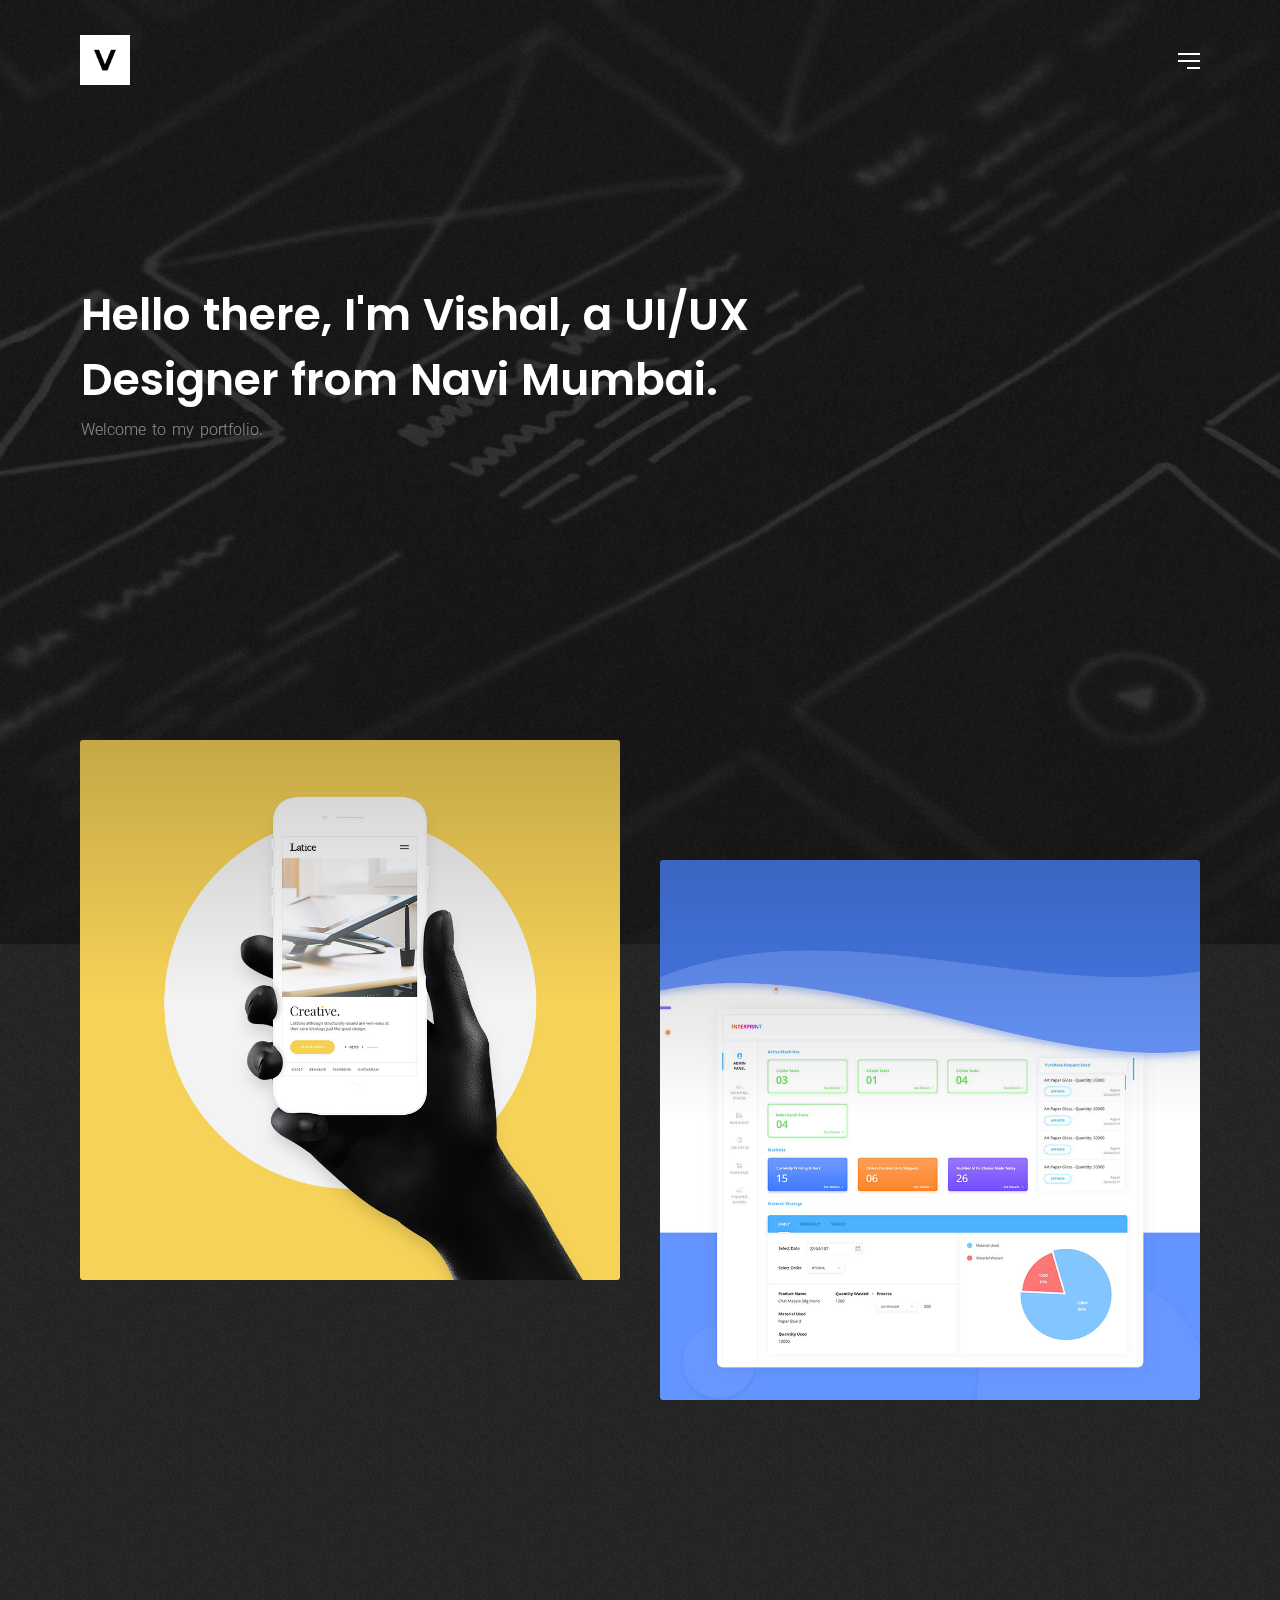
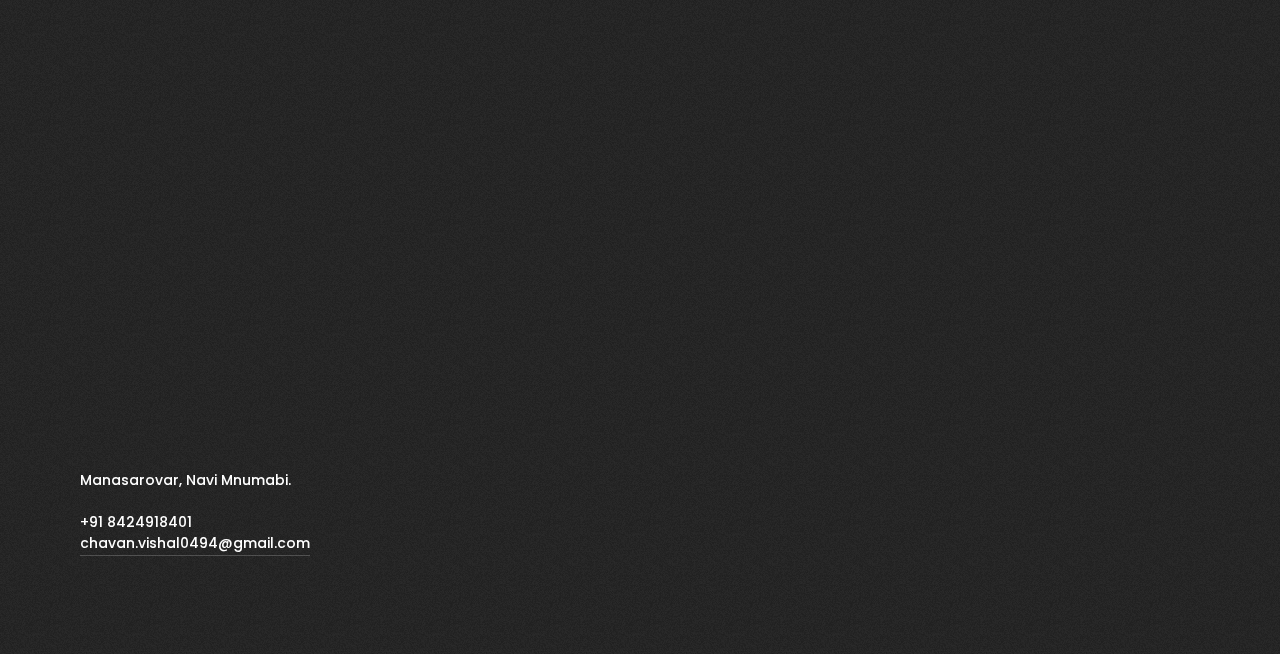
==== commit ba85ba9c: "d" ====
--- a/index.html
+++ b/index.html
@@ -15,8 +15,8 @@
    <style type="text/css">
    	.loading-dot {
     border-radius:100%;
-    height:7px;
-    width:7px;
+    height:10px;
+    width:10px;
     background-color: #292929;
     position:absolute;
     left:0;
@@ -24,8 +24,8 @@
     margin:auto;
     top:0;
     bottom:0;
-    box-shadow: 0px 20px 0px 0px #292929,0px -20px 0px 0px #292929,20px 0px 0px 0px #292929,-20px 0px 0px 0px #292929,
-    20px 20px 0px 0px #292929,-20px -20px 0px 0px #292929,20px -20px 0px 0px #292929,-20px 20px 0px 0px #292929;
+    box-shadow: 0px 40px 0px 0px #292929,0px -40px 0px 0px #292929,40px 0px 0px 0px #292929,-40px 0px 0px 0px #292929,
+    40px 40px 0px 0px #292929,-40px -40px 0px 0px #292929,40px -40px 0px 0px #292929,-40px 40px 0px 0px #292929;
     -webkit-animation: load 2s infinite linear;
     -moz-animation: load 2s infinite linear;
     -o-animation: load 3s infinite linear;
@@ -36,18 +36,18 @@
 @-webkit-keyframes load {
   0%   {
     -webkit-transform: translate(0px,0px),rotate(0deg); 
-    box-shadow: 0px 20px 0px 0px #292929,0px -20px 0px 0px #292929,20px 0px 0px 0px #292929,-20px 0px 0px 0px #292929,
-    20px 20px 0px 0px #292929,-20px -20px 0px 0px #292929,20px -20px 0px 0px #292929,-20px 20px 0px 0px #292929;
+    box-shadow: 0px 40px 0px 0px #292929,0px -40px 0px 0px #292929,40px 0px 0px 0px #292929,-40px 0px 0px 0px #292929,
+    40px 40px 0px 0px #292929,-40px -40px 0px 0px #292929,40px -40px 0px 0px #292929,-40px 40px 0px 0px #292929;
   }
 
   25%{
-    box-shadow: 0px 20px 0px 0px #292929,0px -20px 0px 0px #292929,20px 0px 0px 0px #292929,-20px 0px 0px 0px #292929,
-    -20px -20px 0px 0px #292929,20px 20px 0px 0px #292929,-20px 20px 0px 0px #292929,20px -20px 0px 0px #292929;
+    box-shadow: 0px 40px 0px 0px #292929,0px -40px 0px 0px #292929,40px 0px 0px 0px #292929,-40px 0px 0px 0px #292929,
+    -40px -40px 0px 0px #292929,40px 40px 0px 0px #292929,-40px 40px 0px 0px #292929,40px -40px 0px 0px #292929;
   }
 
   50%{
-    box-shadow: 0px -20px 0px 0px #292929,0px 20px 0px 0px #292929,-20px 0px 0px 0px #292929,20px 0px 0px 0px #292929,
-    -20px -20px 0px 0px #292929,20px 20px 0px 0px #292929,-20px 20px 0px 0px #292929,20px -20px 0px 0px #292929;
+    box-shadow: 0px -40px 0px 0px #292929,0px 40px 0px 0px #292929,-40px 0px 0px 0px #292929,40px 0px 0px 0px #292929,
+    -40px -40px 0px 0px #292929,40px 40px 0px 0px #292929,-40px 40px 0px 0px #292929,40px -40px 0px 0px #292929;
   }
 
   70%{
@@ -67,8 +67,8 @@
     box-shadow: 0px 0px 0px 0px #292929,0px 0px 0px 0px #292929,0px 0px 0px 0px #292929,0px 0px 0px 0px #292929,
     0px 0px 0px 0px #292929,0px 0px 0px 0px #292929,0px 0px 0px 0px #292929,0px 0px 0px 0px #292929;
     background-color: #292929;
-    height:20px;
-    width:20px;
+    height:40px;
+    width:40px;
   }
 
   85%{
@@ -76,8 +76,8 @@
     box-shadow: 0px 0px 0px 0px #292929,0px 0px 0px 0px #292929,0px 0px 0px 0px #292929,0px 0px 0px 0px #292929,
     0px 0px 0px 0px #292929,0px 0px 0px 0px #292929,0px 0px 0px 0px #292929,0px 0px 0px 0px #292929;
     background-color: #292929; 
-    height:20px;
-    width:20px;
+    height:40px;
+    width:40px;
   }
 
   90%{
@@ -90,14 +90,14 @@
   }
 
   95{
-    box-shadow: 0px 20px 0px 0px #292929,0px -20px 0px 0px #292929,20px 0px 0px 0px #292929,-20px 0px 0px 0px #292929,
-    20px 20px 0px 0px #292929,-20px -20px 0px 0px #292929,20px -20px 0px 0px #292929,-20px 20px 0px 0px #292929;
+    box-shadow: 0px 40px 0px 0px #292929,0px -40px 0px 0px #292929,40px 0px 0px 0px #292929,-40px 0px 0px 0px #292929,
+    40px 40px 0px 0px #292929,-40px -40px 0px 0px #292929,40px -40px 0px 0px #292929,-40px 40px 0px 0px #292929;
   }
 
   100%{
     -webkit-transform: rotate(360deg);
-    box-shadow: 0px 20px 0px 0px #292929,0px -20px 0px 0px #292929,20px 0px 0px 0px #292929,-20px 0px 0px 0px #292929,
-    20px 20px 0px 0px #292929,-20px -20px 0px 0px #292929,20px -20px 0px 0px #292929,-20px 20px 0px 0px #292929;
+    box-shadow: 0px 40px 0px 0px #292929,0px -40px 0px 0px #292929,40px 0px 0px 0px #292929,-40px 0px 0px 0px #292929,
+    40px 40px 0px 0px #292929,-40px -40px 0px 0px #292929,40px -40px 0px 0px #292929,-40px 40px 0px 0px #292929;
   }
 
 }
@@ -105,18 +105,18 @@
 @-moz-keyframes load {
   0%   {
     -moz-transform: translate(0px,0px),rotate(0deg); 
-    box-shadow: 0px 20px 0px 0px #292929,0px -20px 0px 0px #292929,20px 0px 0px 0px #292929,-20px 0px 0px 0px #292929,
-    20px 20px 0px 0px #292929,-20px -20px 0px 0px #292929,20px -20px 0px 0px #292929,-20px 20px 0px 0px #292929;
+    box-shadow: 0px 40px 0px 0px #292929,0px -40px 0px 0px #292929,40px 0px 0px 0px #292929,-40px 0px 0px 0px #292929,
+    40px 40px 0px 0px #292929,-40px -40px 0px 0px #292929,40px -40px 0px 0px #292929,-40px 40px 0px 0px #292929;
   }
 
   25%{
-    box-shadow: 0px 20px 0px 0px #292929,0px -20px 0px 0px #292929,20px 0px 0px 0px #292929,-20px 0px 0px 0px #292929,
-    -20px -20px 0px 0px #292929,20px 20px 0px 0px #292929,-20px 20px 0px 0px #292929,20px -20px 0px 0px #292929;
+    box-shadow: 0px 40px 0px 0px #292929,0px -40px 0px 0px #292929,40px 0px 0px 0px #292929,-40px 0px 0px 0px #292929,
+    -40px -40px 0px 0px #292929,40px 40px 0px 0px #292929,-40px 40px 0px 0px #292929,40px -40px 0px 0px #292929;
   }
 
   50%{
-    box-shadow: 0px -20px 0px 0px #292929,0px 20px 0px 0px #292929,-20px 0px 0px 0px #292929,20px 0px 0px 0px #292929,
-    -20px -20px 0px 0px #292929,20px 20px 0px 0px #292929,-20px 20px 0px 0px #292929,20px -20px 0px 0px #292929;
+    box-shadow: 0px -40px 0px 0px #292929,0px 40px 0px 0px #292929,-40px 0px 0px 0px #292929,40px 0px 0px 0px #292929,
+    -40px -40px 0px 0px #292929,40px 40px 0px 0px #292929,-40px 40px 0px 0px #292929,40px -40px 0px 0px #292929;
   }
 
   70%{
@@ -136,8 +136,8 @@
     box-shadow: 0px 0px 0px 0px #292929,0px 0px 0px 0px #292929,0px 0px 0px 0px #292929,0px 0px 0px 0px #292929,
     0px 0px 0px 0px #292929,0px 0px 0px 0px #292929,0px 0px 0px 0px #292929,0px 0px 0px 0px #292929;
     background-color: #292929;
-    height:20px;
-    width:20px;
+    height:40px;
+    width:40px;
   }
 
   85%{
@@ -145,8 +145,8 @@
     box-shadow: 0px 0px 0px 0px #292929,0px 0px 0px 0px #292929,0px 0px 0px 0px #292929,0px 0px 0px 0px #292929,
     0px 0px 0px 0px #292929,0px 0px 0px 0px #292929,0px 0px 0px 0px #292929,0px 0px 0px 0px #292929;
     background-color: #292929; 
-    height:20px;
-    width:20px;
+    height:40px;
+    width:40px;
   }
 
   90%{
@@ -159,14 +159,14 @@
   }
 
   95{
-    box-shadow: 0px 20px 0px 0px #292929,0px -20px 0px 0px #292929,20px 0px 0px 0px #292929,-20px 0px 0px 0px #292929,
-    20px 20px 0px 0px #292929,-20px -20px 0px 0px #292929,20px -20px 0px 0px #292929,-20px 20px 0px 0px #292929;
+    box-shadow: 0px 40px 0px 0px #292929,0px -40px 0px 0px #292929,40px 0px 0px 0px #292929,-40px 0px 0px 0px #292929,
+    40px 40px 0px 0px #292929,-40px -40px 0px 0px #292929,40px -40px 0px 0px #292929,-40px 40px 0px 0px #292929;
   }
 
   100%{
     -moz-transform: rotate(360deg);
-    box-shadow: 0px 20px 0px 0px #292929,0px -20px 0px 0px #292929,20px 0px 0px 0px #292929,-20px 0px 0px 0px #292929,
-    20px 20px 0px 0px #292929,-20px -20px 0px 0px #292929,20px -20px 0px 0px #292929,-20px 20px 0px 0px #292929;
+    box-shadow: 0px 40px 0px 0px #292929,0px -40px 0px 0px #292929,40px 0px 0px 0px #292929,-40px 0px 0px 0px #292929,
+    40px 40px 0px 0px #292929,-40px -40px 0px 0px #292929,40px -40px 0px 0px #292929,-40px 40px 0px 0px #292929;
   }
 
 }
@@ -174,18 +174,18 @@
 @keyframes load {
   0%   {
     transform: translate(0px,0px),rotate(0deg); 
-    box-shadow: 0px 20px 0px 0px #292929,0px -20px 0px 0px #292929,20px 0px 0px 0px #292929,-20px 0px 0px 0px #292929,
-    20px 20px 0px 0px #292929,-20px -20px 0px 0px #292929,20px -20px 0px 0px #292929,-20px 20px 0px 0px #292929;
+    box-shadow: 0px 40px 0px 0px #292929,0px -40px 0px 0px #292929,40px 0px 0px 0px #292929,-40px 0px 0px 0px #292929,
+    40px 40px 0px 0px #292929,-40px -40px 0px 0px #292929,40px -40px 0px 0px #292929,-40px 40px 0px 0px #292929;
   }
 
   25%{
-    box-shadow: 0px 20px 0px 0px #292929,0px -20px 0px 0px #292929,20px 0px 0px 0px #292929,-20px 0px 0px 0px #292929,
-    -20px -20px 0px 0px #292929,20px 20px 0px 0px #292929,-20px 20px 0px 0px #292929,20px -20px 0px 0px #292929;
+    box-shadow: 0px 40px 0px 0px #292929,0px -40px 0px 0px #292929,40px 0px 0px 0px #292929,-40px 0px 0px 0px #292929,
+    -40px -40px 0px 0px #292929,40px 40px 0px 0px #292929,-40px 40px 0px 0px #292929,40px -40px 0px 0px #292929;
   }
 
   50%{
-    box-shadow: 0px -20px 0px 0px #292929,0px 20px 0px 0px #292929,-20px 0px 0px 0px #292929,20px 0px 0px 0px #292929,
-    -20px -20px 0px 0px #292929,20px 20px 0px 0px #292929,-20px 20px 0px 0px #292929,20px -20px 0px 0px #292929;
+    box-shadow: 0px -40px 0px 0px #292929,0px 40px 0px 0px #292929,-40px 0px 0px 0px #292929,40px 0px 0px 0px #292929,
+    -40px -40px 0px 0px #292929,40px 40px 0px 0px #292929,-40px 40px 0px 0px #292929,40px -40px 0px 0px #292929;
   }
 
   70%{
@@ -205,8 +205,8 @@
     box-shadow: 0px 0px 0px 0px #292929,0px 0px 0px 0px #292929,0px 0px 0px 0px #292929,0px 0px 0px 0px #292929,
     0px 0px 0px 0px #292929,0px 0px 0px 0px #292929,0px 0px 0px 0px #292929,0px 0px 0px 0px #292929;
     background-color: #292929;
-    height:20px;
-    width:20px;
+    height:40px;
+    width:40px;
   }
 
   85%{
@@ -214,8 +214,8 @@
     box-shadow: 0px 0px 0px 0px #292929,0px 0px 0px 0px #292929,0px 0px 0px 0px #292929,0px 0px 0px 0px #292929,
     0px 0px 0px 0px #292929,0px 0px 0px 0px #292929,0px 0px 0px 0px #292929,0px 0px 0px 0px #292929;
     background-color: #292929; 
-    height:20px;
-    width:20px;
+    height:40px;
+    width:40px;
   }
 
   90%{
@@ -228,32 +228,32 @@
   }
 
   95{
-    box-shadow: 0px 20px 0px 0px #292929,0px -20px 0px 0px #292929,20px 0px 0px 0px #292929,-20px 0px 0px 0px #292929,
-    20px 20px 0px 0px #292929,-20px -20px 0px 0px #292929,20px -20px 0px 0px #292929,-20px 20px 0px 0px #292929;
+    box-shadow: 0px 40px 0px 0px #292929,0px -40px 0px 0px #292929,40px 0px 0px 0px #292929,-40px 0px 0px 0px #292929,
+    40px 40px 0px 0px #292929,-40px -40px 0px 0px #292929,40px -40px 0px 0px #292929,-40px 40px 0px 0px #292929;
   }
 
   100%{
     transform: rotate(360deg);
-    box-shadow: 0px 20px 0px 0px #292929,0px -20px 0px 0px #292929,20px 0px 0px 0px #292929,-20px 0px 0px 0px #292929,
-    20px 20px 0px 0px #292929,-20px -20px 0px 0px #292929,20px -20px 0px 0px #292929,-20px 20px 0px 0px #292929;
+    box-shadow: 0px 40px 0px 0px #292929,0px -40px 0px 0px #292929,40px 0px 0px 0px #292929,-40px 0px 0px 0px #292929,
+    40px 40px 0px 0px #292929,-40px -40px 0px 0px #292929,40px -40px 0px 0px #292929,-40px 40px 0px 0px #292929;
   }
 
 }
 @-o-keyframes load {
   0%   {
     -o-transforms: translate(0px,0px),rotate(0deg); 
-    box-shadow: 0px 20px 0px 0px #292929,0px -20px 0px 0px #292929,20px 0px 0px 0px #292929,-20px 0px 0px 0px #292929,
-    20px 20px 0px 0px #292929,-20px -20px 0px 0px #292929,20px -20px 0px 0px #292929,-20px 20px 0px 0px #292929;
+    box-shadow: 0px 40px 0px 0px #292929,0px -40px 0px 0px #292929,40px 0px 0px 0px #292929,-40px 0px 0px 0px #292929,
+    40px 40px 0px 0px #292929,-40px -40px 0px 0px #292929,40px -40px 0px 0px #292929,-40px 40px 0px 0px #292929;
   }
 
   25%{
-    box-shadow: 0px 20px 0px 0px #292929,0px -20px 0px 0px #292929,20px 0px 0px 0px #292929,-20px 0px 0px 0px #292929,
-    -20px -20px 0px 0px #292929,20px 20px 0px 0px #292929,-20px 20px 0px 0px #292929,20px -20px 0px 0px #292929;
+    box-shadow: 0px 40px 0px 0px #292929,0px -40px 0px 0px #292929,40px 0px 0px 0px #292929,-40px 0px 0px 0px #292929,
+    -40px -40px 0px 0px #292929,40px 40px 0px 0px #292929,-40px 40px 0px 0px #292929,40px -40px 0px 0px #292929;
   }
 
   50%{
-    box-shadow: 0px -20px 0px 0px #292929,0px 20px 0px 0px #292929,-20px 0px 0px 0px #292929,20px 0px 0px 0px #292929,
-    -20px -20px 0px 0px #292929,20px 20px 0px 0px #292929,-20px 20px 0px 0px #292929,20px -20px 0px 0px #292929;
+    box-shadow: 0px -40px 0px 0px #292929,0px 40px 0px 0px #292929,-40px 0px 0px 0px #292929,40px 0px 0px 0px #292929,
+    -40px -40px 0px 0px #292929,40px 40px 0px 0px #292929,-40px 40px 0px 0px #292929,40px -40px 0px 0px #292929;
   }
 
   70%{
@@ -273,8 +273,8 @@
     box-shadow: 0px 0px 0px 0px #292929,0px 0px 0px 0px #292929,0px 0px 0px 0px #292929,0px 0px 0px 0px #292929,
     0px 0px 0px 0px #292929,0px 0px 0px 0px #292929,0px 0px 0px 0px #292929,0px 0px 0px 0px #292929;
     background-color: #292929;
-    height:20px;
-    width:20px;
+    height:40px;
+    width:40px;
   }
 
   85%{
@@ -282,8 +282,8 @@
     box-shadow: 0px 0px 0px 0px #292929,0px 0px 0px 0px #292929,0px 0px 0px 0px #292929,0px 0px 0px 0px #292929,
     0px 0px 0px 0px #292929,0px 0px 0px 0px #292929,0px 0px 0px 0px #292929,0px 0px 0px 0px #292929;
     background-color: #292929; 
-    height:20px;
-    width:20px;
+    height:40px;
+    width:40px;
   }
 
   90%{
@@ -296,14 +296,14 @@
   }
 
   95{
-    box-shadow: 0px 20px 0px 0px #292929,0px -20px 0px 0px #292929,20px 0px 0px 0px #292929,-20px 0px 0px 0px #292929,
-    20px 20px 0px 0px #292929,-20px -20px 0px 0px #292929,20px -20px 0px 0px #292929,-20px 20px 0px 0px #292929;
+    box-shadow: 0px 40px 0px 0px #292929,0px -40px 0px 0px #292929,40px 0px 0px 0px #292929,-40px 0px 0px 0px #292929,
+    40px 40px 0px 0px #292929,-40px -40px 0px 0px #292929,40px -40px 0px 0px #292929,-40px 40px 0px 0px #292929;
   }
 
   100%{
     -o-transforms: rotate(360deg);
-    box-shadow: 0px 20px 0px 0px #292929,0px -20px 0px 0px #292929,20px 0px 0px 0px #292929,-20px 0px 0px 0px #292929,
-    20px 20px 0px 0px #292929,-20px -20px 0px 0px #292929,20px -20px 0px 0px #292929,-20px 20px 0px 0px #292929;
+    box-shadow: 0px 40px 0px 0px #292929,0px -40px 0px 0px #292929,40px 0px 0px 0px #292929,-40px 0px 0px 0px #292929,
+    40px 40px 0px 0px #292929,-40px -40px 0px 0px #292929,40px -40px 0px 0px #292929,-40px 40px 0px 0px #292929;
   }
 
 }
@@ -323,7 +323,7 @@
     <div class="page-overlay from-bottom">
    
         <div class="animate-box-bottom loader">
-
+        	
         	<div class="loading-dot"></div>
         </div>
         
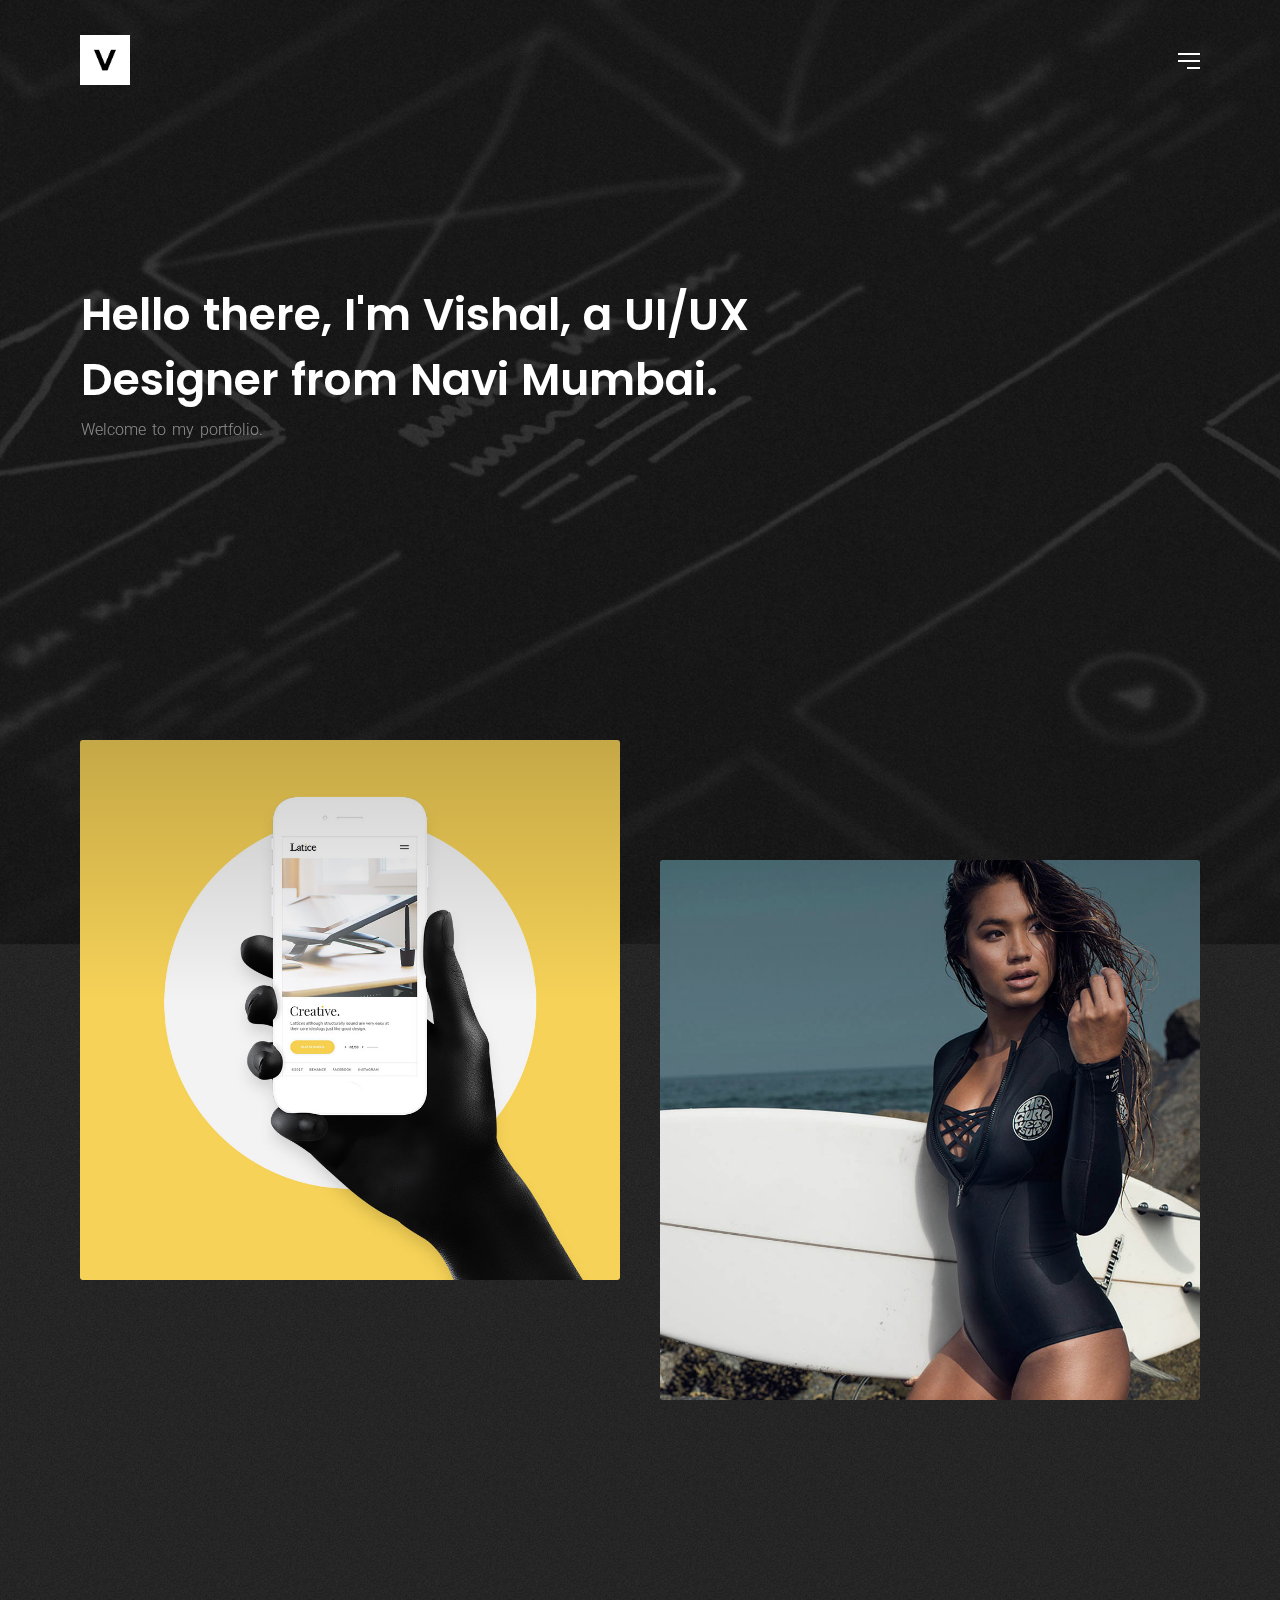
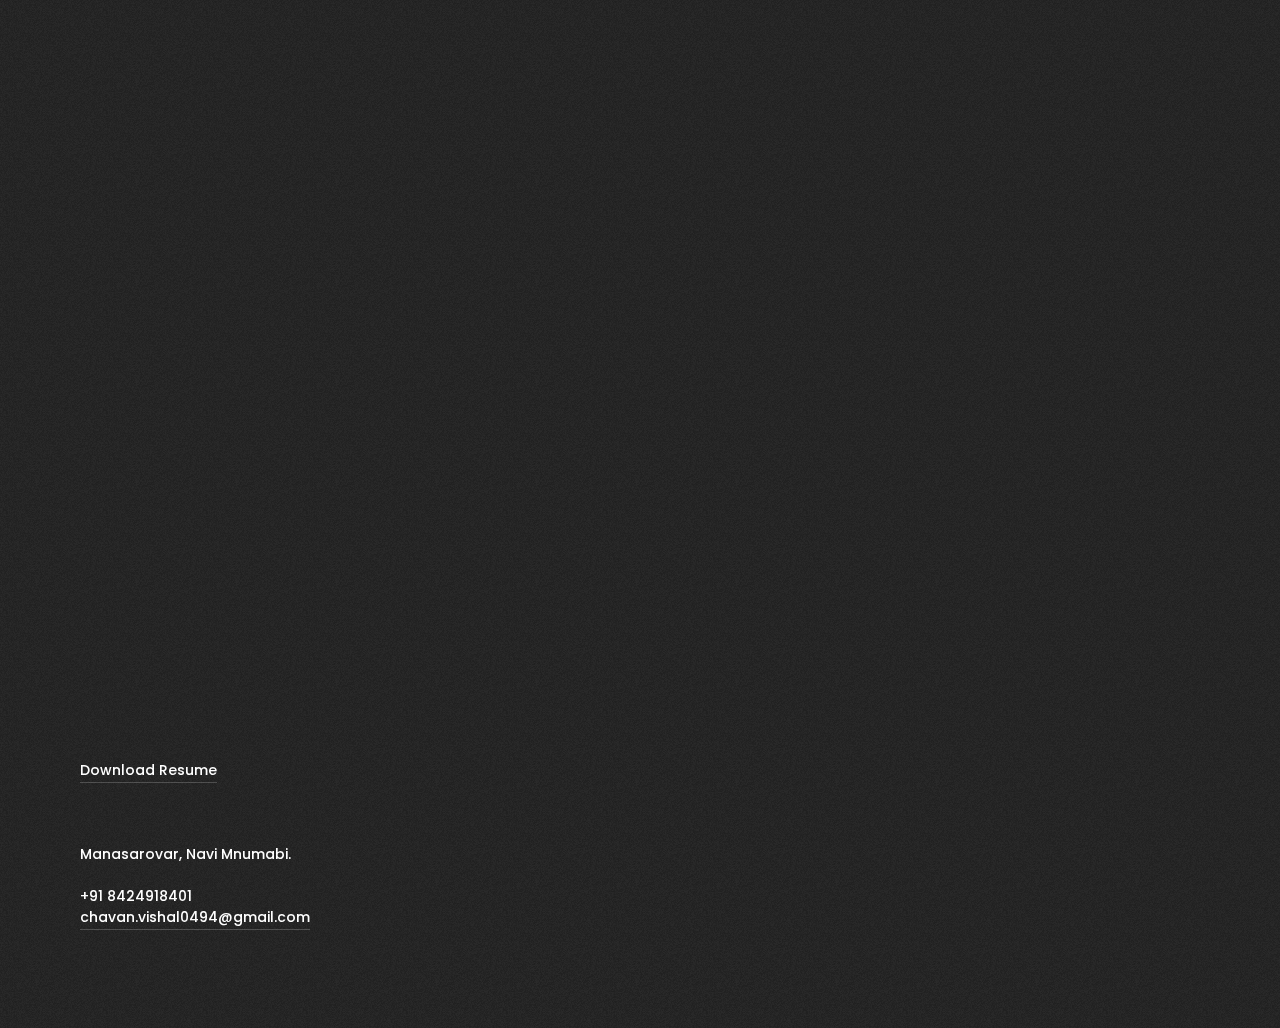
==== commit 337b5ffc: "Resume Added" ====
--- a/index.html
+++ b/index.html
@@ -468,20 +468,20 @@
                             </div>
                         </div>
                     </div>
-                    
+
                     <div class="item wide uiux">
                     	<div class="item-transform">
                             <div class="item-rotate">
-                                <a href="project02.html" class="ajax-link item-down" data-type="page-transition">
-                                    <div class="item-content light-content">
-                                        <div class="item-image" data-src="images/2.jpg"></div>
+                                <a href="project05.html" class="ajax-link item-down" data-type="page-transition">
+                                    <div class="item-content light-content">
+                                        <div class="item-image" data-src="images/5.jpg"></div>
                                         <div class="item-caption">
                                             <div class="item-overlay">
                                             	<div class="item-sub-mask">
                                                     <div class="item-cat">UI/UX</div>
                                                     <div class="item-case">View Project</div>
                                                 </div>
-                                                <div class="item-title">Interprint Dashboard</div>
+                                                <div class="item-title">Latice Store</div>
                                                 <div class="svg-circle">                                                    
                                                     <svg version="1.1" xmlns="http://www.w3.org/2000/svg" x="0px" y="0px" width="50px" height="50px" viewBox="0 0 80 80" xml:space="preserve">
                                                         <circle class="circle is-inner" cx="40" cy="40" r="36" />
@@ -496,19 +496,47 @@
                         	</div>
                         </div>
                     </div>
-
+                    
                     <div class="item wide uiux">
                     	<div class="item-transform">
                             <div class="item-rotate">
-                                <a href="project03.html" class="ajax-link" data-type="page-transition">
-                                    <div class="item-content light-content">
-                                        <div class="item-image" data-src="images/3.jpg"></div>
+                                <a href="project02.html" class="ajax-link" data-type="page-transition">
+                                    <div class="item-content light-content">
+                                        <div class="item-image" data-src="images/2.jpg"></div>
                                         <div class="item-caption">
                                             <div class="item-overlay">
                                             	<div class="item-sub-mask">
                                                     <div class="item-cat">UI/UX</div>
                                                     <div class="item-case">View Project</div>
                                                 </div>
+                                                <div class="item-title">Interprint Dashboard</div>
+                                                <div class="svg-circle">                                                    
+                                                    <svg version="1.1" xmlns="http://www.w3.org/2000/svg" x="0px" y="0px" width="50px" height="50px" viewBox="0 0 80 80" xml:space="preserve">
+                                                        <circle class="circle is-inner" cx="40" cy="40" r="36" />
+                                                        <circle class="circle is-outer" cx="40" cy="40" r="36" />
+                                                    </svg>
+                                                    <i class="fa fa-arrow-right" aria-hidden="true"></i>
+                                                </div>                                                
+                                            </div>
+                                        </div>
+                                    </div>
+                                </a>
+                        	</div>
+                        </div>
+                    </div>
+
+                    <div class="item wide uiux">
+                    	<div class="item-transform">
+                            <div class="item-rotate">
+                                <a href="project03.html" class="ajax-link item-down" data-type="page-transition">
+                                    <div class="item-content light-content">
+                                        <div class="item-image" data-src="images/3.jpg"></div>
+                                        <div class="item-caption">
+                                            <div class="item-overlay">
+                                            	<div class="item-sub-mask">
+                                                    <div class="item-cat">UI/UX</div>
+                                                    <div class="item-case">View Project</div>
+                                                </div>
                                                 <div class="item-title">New Era Machines</div>
                                                 <div class="svg-circle">                                                    
                                                     <svg version="1.1" xmlns="http://www.w3.org/2000/svg" x="0px" y="0px" width="50px" height="50px" viewBox="0 0 80 80" xml:space="preserve">
@@ -524,11 +552,12 @@
                         	</div>
                         </div>
                     </div>
+               
 
                       <div class="item print">
                     	<div class="item-transform">
                             <div class="item-rotate">
-                                <a href="project04.html" class="ajax-link item-down" data-type="page-transition">
+                                <a href="project04.html" class="ajax-link" data-type="page-transition">
                                     <div class="item-content light-content">
                                         <div class="item-image" data-src="images/4.jpg"></div>
                                         <div class="item-caption">
@@ -731,6 +760,9 @@
                 
                 
                 <div class="footer-info">
+                	<a class="link" href="https://github.com/VishalCh1/portfolio/raw/master/files/VishalChavanResume.pdf" target="_blank">Download Resume</a>
+                	<br><br>
+                	<br><br>
                     Manasarovar, Navi Mnumabi.
                     <br><br>
                     +91 8424918401<br>
